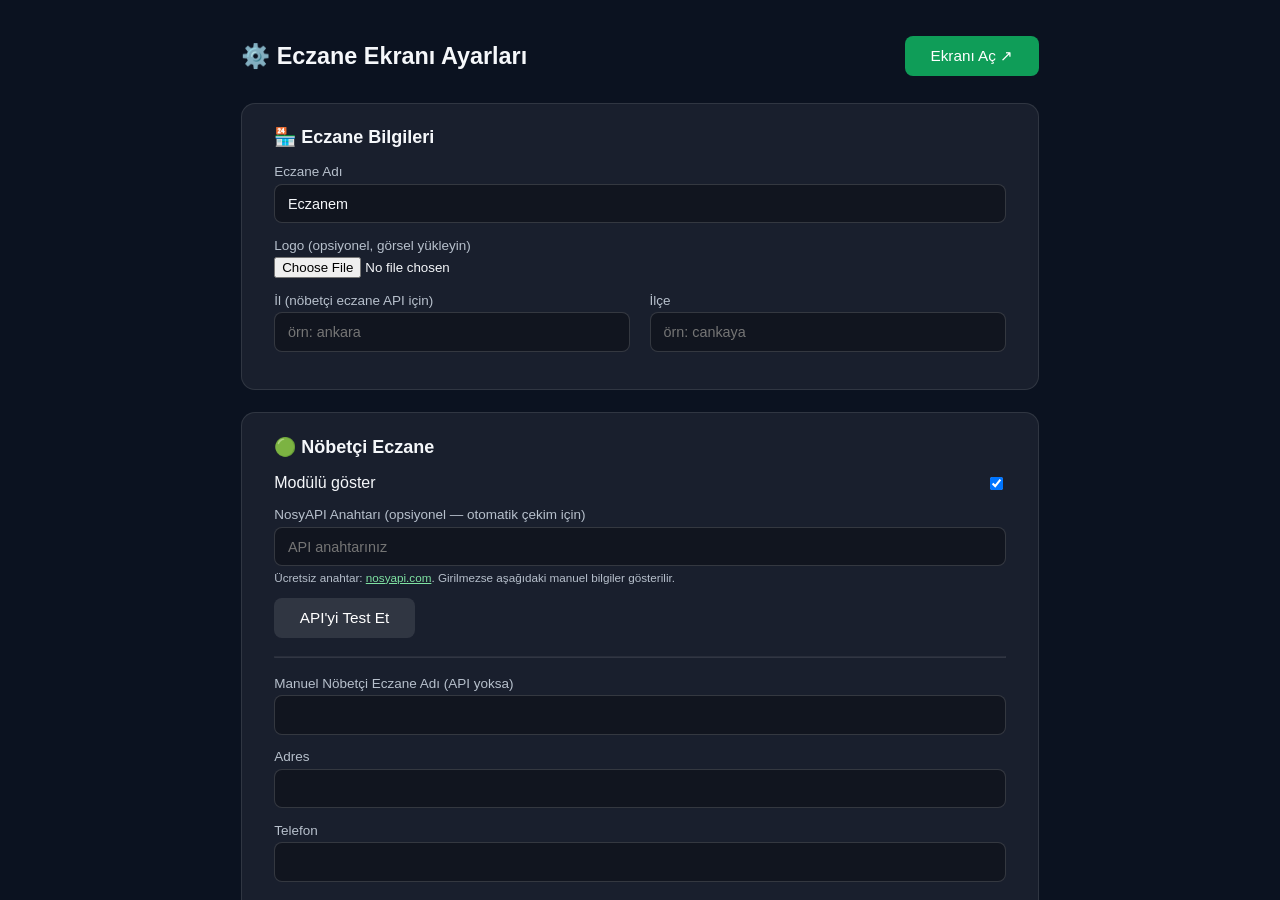
==== admin.html @ 59b2250c "Eczane ekranı: kiosk ekranı ve admin paneli" ====
<!DOCTYPE html>
<html lang="tr">
<head>
<meta charset="UTF-8" />
<meta name="viewport" content="width=device-width, initial-scale=1.0" />
<title>Eczane Ekranı - Ayarlar</title>
<link rel="stylesheet" href="css/style.css" />
</head>
<body>
  <div class="admin-wrap">
    <div class="admin-header">
      <h1>⚙️ Eczane Ekranı Ayarları</h1>
      <a class="btn" href="index.html" target="_blank">Ekranı Aç ↗</a>
    </div>

    <div class="card">
      <h2>🏪 Eczane Bilgileri</h2>
      <div class="field">
        <label>Eczane Adı</label>
        <input type="text" id="pharmacyName" placeholder="Örn: Merkez Eczanesi" />
      </div>
      <div class="field">
        <label>Logo (opsiyonel, görsel yükleyin)</label>
        <input type="file" id="logoFile" accept="image/*" />
      </div>
      <div class="field-row">
        <div class="field">
          <label>İl (nöbetçi eczane API için)</label>
          <input type="text" id="city" placeholder="örn: ankara" />
        </div>
        <div class="field">
          <label>İlçe</label>
          <input type="text" id="district" placeholder="örn: cankaya" />
        </div>
      </div>
    </div>

    <div class="card">
      <h2>🟢 Nöbetçi Eczane</h2>
      <div class="toggle-row">
        <label>Modülü göster</label>
        <input type="checkbox" id="dutyEnabled" />
      </div>
      <div class="field">
        <label>NosyAPI Anahtarı (opsiyonel — otomatik çekim için)</label>
        <input type="password" id="dutyApiKey" placeholder="API anahtarınız" />
        <div class="hint">Ücretsiz anahtar: <a href="https://www.nosyapi.com/api/nobetci-eczane" target="_blank" style="color:#7fe3a3">nosyapi.com</a>. Girilmezse aşağıdaki manuel bilgiler gösterilir.</div>
      </div>
      <button class="btn secondary" id="testDutyBtn" type="button">API'yi Test Et</button>
      <div id="dutyStatus"></div>
      <hr style="border-color:rgba(255,255,255,0.1); margin:2vh 0" />
      <div class="field">
        <label>Manuel Nöbetçi Eczane Adı (API yoksa)</label>
        <input type="text" id="manualName" />
      </div>
      <div class="field">
        <label>Adres</label>
        <input type="text" id="manualAddress" />
      </div>
      <div class="field">
        <label>Telefon</label>
        <input type="text" id="manualPhone" />
      </div>
    </div>

    <div class="card">
      <h2>🌤️ Hava Durumu</h2>
      <div class="toggle-row">
        <label>Modülü göster</label>
        <input type="checkbox" id="weatherEnabled" />
      </div>
      <div class="field">
        <label>Şehir Ara (Open-Meteo, ücretsiz, API key gerekmez)</label>
        <input type="text" id="weatherSearch" placeholder="örn: İstanbul" />
        <button class="btn secondary" id="weatherSearchBtn" type="button" style="margin-top:1vh">Ara ve Seç</button>
      </div>
      <div id="weatherStatus" class="hint"></div>
    </div>

    <div class="card">
      <h2>📢 Kampanya / Ürün Slaytları</h2>
      <div class="field">
        <label>Görsel Yükle</label>
        <input type="file" id="campaignFile" accept="image/*" />
      </div>
      <div class="field-row">
        <div class="field">
          <label>Başlık (opsiyonel)</label>
          <input type="text" id="campaignTitle" placeholder="örn: Kış Vitamin Kampanyası" />
        </div>
        <div class="field">
          <label>Süre (saniye)</label>
          <input type="number" id="campaignDuration" min="3" value="14" />
        </div>
      </div>
      <button class="btn" id="addCampaignBtn" type="button">Slayt Ekle</button>
      <div id="campaignList" style="margin-top:2vh"></div>
    </div>

    <div class="card">
      <h2>💊 Sağlık İpuçları</h2>
      <div class="toggle-row">
        <label>Modülü göster</label>
        <input type="checkbox" id="tipsEnabled" />
      </div>
      <div class="toggle-row">
        <label>Hazır ipucu bankasını kullan (20 kart)</label>
        <input type="checkbox" id="tipsBuiltIn" />
      </div>
      <div class="field">
        <label>Kendi ipucunuzu ekleyin</label>
        <div class="field-row">
          <input type="text" id="customTipInput" placeholder="Kısa sağlık bilgisi yazın..." />
          <button class="btn secondary" id="addTipBtn" type="button" style="flex:0 0 auto">Ekle</button>
        </div>
      </div>
      <div id="tipList"></div>
    </div>

    <div class="card">
      <h2>⏱️ Genel Ayarlar</h2>
      <div class="field">
        <label>Slayt Süresi (saniye)</label>
        <input type="number" id="slideDuration" min="4" />
      </div>
    </div>

    <button class="btn" id="saveBtn" type="button" style="font-size:2vh; padding:1.6vh 3vw">💾 Kaydet</button>
    <span id="saveStatus" style="margin-left:1vw; color:#7fe3a3"></span>
  </div>

  <script src="js/config.js"></script>
  <script src="js/health-tips.js"></script>
  <script src="js/admin.js"></script>
</body>
</html>
---- css/style.css ----
:root {
  --primary: #0f9d58;
  --primary-dark: #0b7a43;
  --accent: #1565c0;
  --bg: #0b1220;
  --card-bg: rgba(255, 255, 255, 0.06);
  --text: #f5f7fa;
  --text-dim: #b7c0cc;
}

* { box-sizing: border-box; }

html, body {
  margin: 0;
  padding: 0;
  height: 100%;
  width: 100%;
  overflow: hidden;
  background: var(--bg);
  color: var(--text);
  font-family: 'Segoe UI', Roboto, Arial, sans-serif;
}

/* ---------- Ekran (display) ---------- */

.screen {
  display: flex;
  flex-direction: column;
  height: 100vh;
  width: 100vw;
  background: radial-gradient(circle at top left, #14243d 0%, #0b1220 60%);
}

.topbar {
  display: flex;
  align-items: center;
  justify-content: space-between;
  padding: 2vh 3vw;
  background: rgba(0, 0, 0, 0.25);
  border-bottom: 2px solid var(--primary);
}

.brand {
  display: flex;
  align-items: center;
  gap: 1.2vw;
}

.brand img {
  height: 6vh;
  max-width: 12vw;
  object-fit: contain;
  border-radius: 8px;
  background: #fff;
  padding: 4px;
}

.brand-name {
  font-size: 2.6vh;
  font-weight: 700;
  letter-spacing: 0.5px;
}

.time-block {
  text-align: right;
}

.clock {
  font-size: 4vh;
  font-weight: 700;
  line-height: 1;
}

.date-label {
  font-size: 1.8vh;
  color: var(--text-dim);
  margin-top: 0.5vh;
}

.stage {
  flex: 1;
  display: flex;
  align-items: center;
  justify-content: center;
  padding: 3vh 4vw;
  opacity: 0;
}

.stage.fade-in {
  animation: fadeIn 0.6s ease forwards;
}

@keyframes fadeIn {
  from { opacity: 0; transform: translateY(12px); }
  to { opacity: 1; transform: translateY(0); }
}

.slide {
  width: 100%;
  height: 100%;
  display: flex;
  flex-direction: column;
  align-items: center;
  justify-content: center;
  text-align: center;
  gap: 2vh;
}

.slide-title {
  font-size: 3.4vh;
  font-weight: 700;
}

.slide-sub {
  font-size: 2vh;
  color: var(--text-dim);
}

.slide-icon {
  font-size: 6vh;
}

/* nöbetçi eczane */
.duty-list {
  display: grid;
  grid-template-columns: repeat(auto-fit, minmax(300px, 1fr));
  gap: 1.5vh 2vw;
  width: 100%;
  max-width: 1100px;
}

.duty-card {
  background: var(--card-bg);
  border: 1px solid rgba(255, 255, 255, 0.12);
  border-radius: 16px;
  padding: 2.2vh 2vw;
  text-align: left;
}

.duty-card.single {
  max-width: 600px;
  margin: 0 auto;
  text-align: center;
}

.duty-name {
  font-size: 2.6vh;
  font-weight: 700;
  color: #7fe3a3;
  margin-bottom: 1vh;
}

.duty-detail {
  font-size: 1.9vh;
  color: var(--text-dim);
  margin-top: 0.4vh;
}

/* hava durumu */
.weather-icon { font-size: 9vh; }
.weather-temp { font-size: 6vh; font-weight: 700; }
.weather-label { font-size: 2.4vh; color: var(--text-dim); }
.weather-city { font-size: 2vh; color: var(--text-dim); }

/* sağlık ipucu */
.healthtip-text {
  font-size: 3vh;
  max-width: 900px;
  line-height: 1.5;
}

/* kampanya */
.campaign-slide {
  width: 100%;
  height: 100%;
  position: relative;
}

.campaign-slide img {
  width: 100%;
  height: 100%;
  object-fit: contain;
  border-radius: 12px;
}

.campaign-title {
  position: absolute;
  bottom: 2vh;
  left: 50%;
  transform: translateX(-50%);
  background: rgba(0, 0, 0, 0.6);
  padding: 1vh 2vw;
  border-radius: 10px;
  font-size: 2.2vh;
}

.settings-fab {
  position: fixed;
  bottom: 2vh;
  right: 2vw;
  width: 5vh;
  height: 5vh;
  min-width: 36px;
  min-height: 36px;
  border-radius: 50%;
  background: rgba(255, 255, 255, 0.08);
  display: flex;
  align-items: center;
  justify-content: center;
  text-decoration: none;
  font-size: 2.4vh;
  color: var(--text-dim);
  opacity: 0.35;
  transition: opacity 0.2s;
}

.settings-fab:hover { opacity: 1; }

/* ---------- Admin ---------- */

.admin-wrap {
  max-width: 900px;
  margin: 0 auto;
  padding: 4vh 4vw 8vh;
  overflow-y: auto;
  height: 100vh;
}

.admin-header {
  display: flex;
  align-items: center;
  justify-content: space-between;
  margin-bottom: 3vh;
}

.admin-header h1 {
  font-size: 2.6vh;
  margin: 0;
}

.btn {
  background: var(--primary);
  color: #fff;
  border: none;
  padding: 1.2vh 2vw;
  border-radius: 8px;
  font-size: 1.7vh;
  cursor: pointer;
  text-decoration: none;
  display: inline-block;
}

.btn:hover { background: var(--primary-dark); }

.btn.secondary {
  background: rgba(255, 255, 255, 0.1);
}

.btn.danger {
  background: #c0392b;
}

.card {
  background: var(--card-bg);
  border: 1px solid rgba(255, 255, 255, 0.1);
  border-radius: 14px;
  padding: 2.5vh 2.5vw;
  margin-bottom: 2.5vh;
}

.card h2 {
  font-size: 2vh;
  margin: 0 0 1.8vh;
  display: flex;
  align-items: center;
  gap: 0.6vw;
}

.field {
  margin-bottom: 1.6vh;
}

.field label {
  display: block;
  font-size: 1.5vh;
  color: var(--text-dim);
  margin-bottom: 0.5vh;
}

.field input[type="text"],
.field input[type="number"],
.field input[type="password"],
.field textarea,
.field select {
  width: 100%;
  padding: 1.2vh 1vw;
  border-radius: 8px;
  border: 1px solid rgba(255, 255, 255, 0.15);
  background: rgba(0, 0, 0, 0.3);
  color: var(--text);
  font-size: 1.6vh;
}

.field-row {
  display: flex;
  gap: 1.5vw;
}

.field-row .field { flex: 1; }

.toggle-row {
  display: flex;
  align-items: center;
  justify-content: space-between;
  margin-bottom: 1.6vh;
}

.hint {
  font-size: 1.3vh;
  color: var(--text-dim);
  margin-top: 0.5vh;
}

.status-msg {
  font-size: 1.4vh;
  margin-top: 1vh;
  padding: 1vh 1vw;
  border-radius: 8px;
}

.status-msg.ok { background: rgba(15, 157, 88, 0.2); color: #7fe3a3; }
.status-msg.err { background: rgba(192, 57, 43, 0.2); color: #ff9b8f; }

.campaign-item, .tip-item {
  display: flex;
  align-items: center;
  gap: 1vw;
  background: rgba(0, 0, 0, 0.25);
  padding: 1vh 1vw;
  border-radius: 10px;
  margin-bottom: 1vh;
}

.campaign-item img {
  width: 8vh;
  height: 8vh;
  object-fit: cover;
  border-radius: 8px;
}

.campaign-item .meta { flex: 1; }
.tip-item { justify-content: space-between; }

.pill {
  background: rgba(255,255,255,0.1);
  border-radius: 999px;
  padding: 0.4vh 1vw;
  font-size: 1.3vh;
}
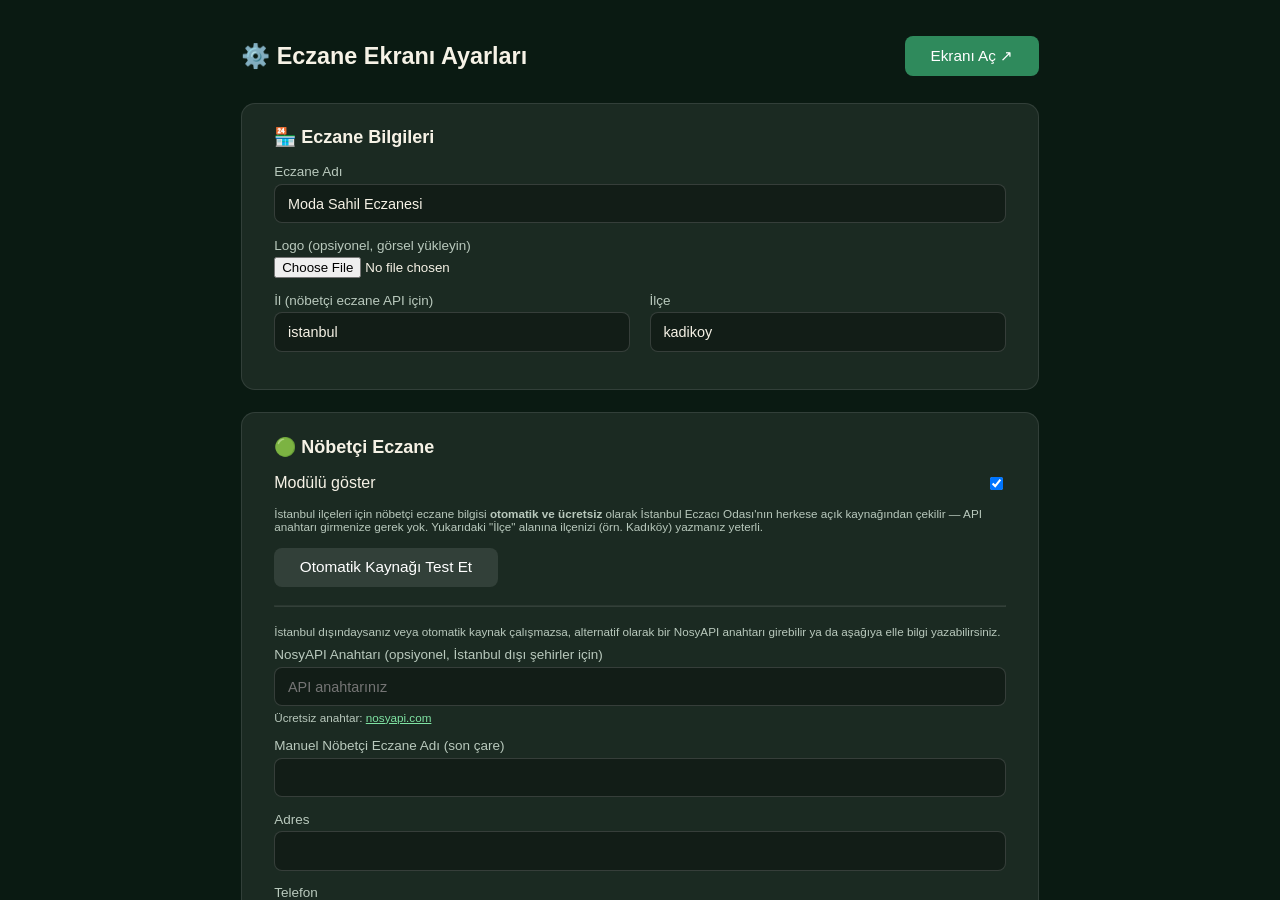
==== commit ffb25e15: "Marka temasi, anahtarsiz nobetci eczane API'si ve kampanya gorselleri ekle" ====
--- a/admin.html
+++ b/admin.html
@@ -41,16 +41,20 @@
         <label>Modülü göster</label>
         <input type="checkbox" id="dutyEnabled" />
       </div>
-      <div class="field">
-        <label>NosyAPI Anahtarı (opsiyonel — otomatik çekim için)</label>
-        <input type="password" id="dutyApiKey" placeholder="API anahtarınız" />
-        <div class="hint">Ücretsiz anahtar: <a href="https://www.nosyapi.com/api/nobetci-eczane" target="_blank" style="color:#7fe3a3">nosyapi.com</a>. Girilmezse aşağıdaki manuel bilgiler gösterilir.</div>
+      <div class="hint" style="margin-bottom:1.6vh">
+        İstanbul ilçeleri için nöbetçi eczane bilgisi <b>otomatik ve ücretsiz</b> olarak İstanbul Eczacı Odası'nın herkese açık kaynağından çekilir — API anahtarı girmenize gerek yok. Yukarıdaki "İlçe" alanına ilçenizi (örn. Kadıköy) yazmanız yeterli.
       </div>
-      <button class="btn secondary" id="testDutyBtn" type="button">API'yi Test Et</button>
+      <button class="btn secondary" id="testDutyBtn" type="button">Otomatik Kaynağı Test Et</button>
       <div id="dutyStatus"></div>
       <hr style="border-color:rgba(255,255,255,0.1); margin:2vh 0" />
+      <div class="hint" style="margin-bottom:1vh">İstanbul dışındaysanız veya otomatik kaynak çalışmazsa, alternatif olarak bir NosyAPI anahtarı girebilir ya da aşağıya elle bilgi yazabilirsiniz.</div>
       <div class="field">
-        <label>Manuel Nöbetçi Eczane Adı (API yoksa)</label>
+        <label>NosyAPI Anahtarı (opsiyonel, İstanbul dışı şehirler için)</label>
+        <input type="password" id="dutyApiKey" placeholder="API anahtarınız" />
+        <div class="hint">Ücretsiz anahtar: <a href="https://www.nosyapi.com/api/nobetci-eczane" target="_blank" style="color:#7fe3a3">nosyapi.com</a></div>
+      </div>
+      <div class="field">
+        <label>Manuel Nöbetçi Eczane Adı (son çare)</label>
         <input type="text" id="manualName" />
       </div>
       <div class="field">
--- a/css/style.css
+++ b/css/style.css
@@ -1,11 +1,15 @@
 :root {
-  --primary: #0f9d58;
-  --primary-dark: #0b7a43;
-  --accent: #1565c0;
-  --bg: #0b1220;
-  --card-bg: rgba(255, 255, 255, 0.06);
-  --text: #f5f7fa;
-  --text-dim: #b7c0cc;
+  --primary: #2f8a5c;      /* Moda Sahil Eczanesi markasının yeşili */
+  --primary-dark: #1f5c3d;
+  --accent: #d4af6a;       /* logo altın tonu */
+  --accent2: #e8cd93;      /* açık altın vurgusu */
+  --bg-a: #0a1a12;
+  --bg-b: #123324;
+  --bg-c: #0c2419;
+  --card-bg: rgba(255, 255, 255, 0.07);
+  --card-border: rgba(212, 175, 106, 0.22);
+  --text: #f6f2e6;
+  --text-dim: #b9c9bd;
 }
 
 * { box-sizing: border-box; }
@@ -16,7 +20,7 @@
   height: 100%;
   width: 100%;
   overflow: hidden;
-  background: var(--bg);
+  background: var(--bg-a);
   color: var(--text);
   font-family: 'Segoe UI', Roboto, Arial, sans-serif;
 }
@@ -24,149 +28,252 @@
 /* ---------- Ekran (display) ---------- */
 
 .screen {
+  position: relative;
   display: flex;
   flex-direction: column;
   height: 100vh;
   width: 100vw;
-  background: radial-gradient(circle at top left, #14243d 0%, #0b1220 60%);
+  background:
+    radial-gradient(circle at 15% 10%, rgba(47, 138, 92, 0.28), transparent 45%),
+    radial-gradient(circle at 85% 90%, rgba(212, 175, 106, 0.16), transparent 50%),
+    linear-gradient(160deg, var(--bg-a), var(--bg-b) 55%, var(--bg-c));
+  background-size: 140% 140%, 140% 140%, 100% 100%;
+  animation: bgDrift 26s ease-in-out infinite alternate;
+}
+
+@keyframes bgDrift {
+  0%   { background-position: 0% 0%, 100% 100%, 0 0; }
+  100% { background-position: 20% 15%, 80% 80%, 0 0; }
 }
 
 .topbar {
   display: flex;
   align-items: center;
   justify-content: space-between;
-  padding: 2vh 3vw;
-  background: rgba(0, 0, 0, 0.25);
-  border-bottom: 2px solid var(--primary);
+  padding: clamp(12px, 2.2vmin, 34px) clamp(16px, 3.5vmin, 44px);
+  background: rgba(4, 16, 28, 0.45);
+  backdrop-filter: blur(6px);
+  border-bottom: 2px solid transparent;
+  border-image: linear-gradient(90deg, var(--primary), var(--accent2), var(--accent)) 1;
+  position: relative;
+  z-index: 2;
 }
 
 .brand {
   display: flex;
   align-items: center;
-  gap: 1.2vw;
+  gap: clamp(8px, 1.6vmin, 20px);
+  min-width: 0;
 }
 
 .brand img {
-  height: 6vh;
-  max-width: 12vw;
+  height: clamp(34px, 6vmin, 72px);
+  max-width: 22vmin;
   object-fit: contain;
-  border-radius: 8px;
+  border-radius: 10px;
   background: #fff;
   padding: 4px;
+  box-shadow: 0 4px 14px rgba(0, 0, 0, 0.35);
 }
 
 .brand-name {
-  font-size: 2.6vh;
+  font-size: clamp(18px, 3.4vmin, 40px);
+  font-weight: 800;
+  letter-spacing: 0.3px;
+  text-shadow: 0 2px 10px rgba(0, 0, 0, 0.4);
+  white-space: nowrap;
+  overflow: hidden;
+  text-overflow: ellipsis;
+}
+
+.time-block {
+  text-align: right;
+  flex-shrink: 0;
+}
+
+.clock {
+  font-size: clamp(24px, 5.4vmin, 64px);
+  font-weight: 800;
+  line-height: 1;
+  background: linear-gradient(90deg, #ffffff, #cfeeff);
+  -webkit-background-clip: text;
+  background-clip: text;
+  color: transparent;
+}
+
+.date-label {
+  font-size: clamp(11px, 2vmin, 22px);
+  color: var(--text-dim);
+  margin-top: 0.6vmin;
+}
+
+.stage {
+  flex: 1;
+  display: flex;
+  align-items: center;
+  justify-content: center;
+  padding: clamp(16px, 4vmin, 48px);
+  opacity: 0;
+  position: relative;
+  z-index: 1;
+  min-height: 0;
+}
+
+.stage.fade-in {
+  animation: fadeIn 0.7s cubic-bezier(0.22, 1, 0.36, 1) forwards;
+}
+
+@keyframes fadeIn {
+  from { opacity: 0; transform: translateY(18px) scale(0.98); }
+  to { opacity: 1; transform: translateY(0) scale(1); }
+}
+
+.progress-track {
+  position: fixed;
+  left: 0;
+  bottom: 0;
+  width: 100%;
+  height: 6px;
+  background: rgba(255, 255, 255, 0.08);
+  z-index: 5;
+}
+
+.progress-fill {
+  height: 100%;
+  width: 0%;
+  background: linear-gradient(90deg, var(--primary), var(--accent2), var(--accent));
+  box-shadow: 0 0 12px rgba(0, 184, 169, 0.7);
+}
+
+.slide {
+  width: 100%;
+  height: 100%;
+  display: flex;
+  flex-direction: column;
+  align-items: center;
+  justify-content: center;
+  text-align: center;
+  gap: clamp(14px, 3.4vh, 44px);
+}
+
+.slide-title {
+  font-size: clamp(22px, 5vh, 48px);
+  font-weight: 800;
+}
+
+.slide-sub {
+  font-size: clamp(14px, 2.6vh, 26px);
+  color: var(--text-dim);
+}
+
+.icon-badge {
+  width: clamp(56px, 11vh, 120px);
+  height: clamp(56px, 11vh, 120px);
+  border-radius: 50%;
+  display: flex;
+  align-items: center;
+  justify-content: center;
+  font-size: clamp(28px, 5.6vh, 60px);
+  background: radial-gradient(circle at 35% 30%, rgba(255,255,255,0.18), rgba(255,255,255,0.02));
+  border: 1px solid var(--card-border);
+  box-shadow: 0 8px 24px rgba(0, 0, 0, 0.35);
+}
+
+.icon-badge.teal { box-shadow: 0 0 30px rgba(47, 138, 92, 0.5), 0 8px 24px rgba(0,0,0,0.35); }
+.icon-badge.sky { box-shadow: 0 0 30px rgba(102, 187, 255, 0.4), 0 8px 24px rgba(0,0,0,0.35); }
+.icon-badge.coral { box-shadow: 0 0 30px rgba(212, 175, 106, 0.5), 0 8px 24px rgba(0,0,0,0.35); }
+
+/* nöbetçi eczane */
+.duty-badge {
+  display: inline-flex;
+  align-items: center;
+  gap: 0.6vmin;
+  font-size: clamp(12px, 2vmin, 20px);
+  color: #8ff0c9;
+  background: rgba(0, 184, 169, 0.15);
+  border: 1px solid rgba(0, 184, 169, 0.4);
+  padding: 0.6vmin 1.6vmin;
+  border-radius: 999px;
   font-weight: 700;
   letter-spacing: 0.5px;
 }
 
-.time-block {
-  text-align: right;
-}
-
-.clock {
-  font-size: 4vh;
-  font-weight: 700;
-  line-height: 1;
-}
-
-.date-label {
-  font-size: 1.8vh;
-  color: var(--text-dim);
-  margin-top: 0.5vh;
-}
-
-.stage {
-  flex: 1;
-  display: flex;
-  align-items: center;
-  justify-content: center;
-  padding: 3vh 4vw;
-  opacity: 0;
-}
-
-.stage.fade-in {
-  animation: fadeIn 0.6s ease forwards;
-}
-
-@keyframes fadeIn {
-  from { opacity: 0; transform: translateY(12px); }
-  to { opacity: 1; transform: translateY(0); }
-}
-
-.slide {
-  width: 100%;
-  height: 100%;
-  display: flex;
-  flex-direction: column;
-  align-items: center;
-  justify-content: center;
-  text-align: center;
-  gap: 2vh;
-}
-
-.slide-title {
-  font-size: 3.4vh;
-  font-weight: 700;
-}
-
-.slide-sub {
-  font-size: 2vh;
-  color: var(--text-dim);
-}
-
-.slide-icon {
-  font-size: 6vh;
-}
-
-/* nöbetçi eczane */
+.pulse-dot {
+  width: 9px;
+  height: 9px;
+  border-radius: 50%;
+  background: #35e29a;
+  box-shadow: 0 0 0 rgba(53, 226, 154, 0.6);
+  animation: pulse 1.8s infinite;
+}
+
+@keyframes pulse {
+  0%   { box-shadow: 0 0 0 0 rgba(53, 226, 154, 0.6); }
+  70%  { box-shadow: 0 0 0 10px rgba(53, 226, 154, 0); }
+  100% { box-shadow: 0 0 0 0 rgba(53, 226, 154, 0); }
+}
+
 .duty-list {
   display: grid;
-  grid-template-columns: repeat(auto-fit, minmax(300px, 1fr));
-  gap: 1.5vh 2vw;
+  grid-template-columns: repeat(auto-fit, minmax(min(90vw, 320px), 1fr));
+  gap: 1.8vmin 2.2vmin;
   width: 100%;
   max-width: 1100px;
 }
 
 .duty-card {
   background: var(--card-bg);
-  border: 1px solid rgba(255, 255, 255, 0.12);
-  border-radius: 16px;
-  padding: 2.2vh 2vw;
+  border: 1px solid var(--card-border);
+  border-left: 4px solid var(--primary);
+  border-radius: 18px;
+  padding: 2.4vmin 2.4vmin;
   text-align: left;
+  backdrop-filter: blur(4px);
+  box-shadow: 0 10px 30px rgba(0, 0, 0, 0.25);
 }
 
 .duty-card.single {
-  max-width: 600px;
+  max-width: 640px;
   margin: 0 auto;
   text-align: center;
+  border-left: none;
+  border-top: 4px solid var(--primary);
 }
 
 .duty-name {
-  font-size: 2.6vh;
-  font-weight: 700;
-  color: #7fe3a3;
+  font-size: clamp(19px, 4vh, 34px);
+  font-weight: 800;
+  color: #8ff0c9;
   margin-bottom: 1vh;
 }
 
 .duty-detail {
-  font-size: 1.9vh;
-  color: var(--text-dim);
-  margin-top: 0.4vh;
+  font-size: clamp(14px, 2.6vh, 23px);
+  color: var(--text-dim);
+  margin-top: 0.6vh;
 }
 
 /* hava durumu */
-.weather-icon { font-size: 9vh; }
-.weather-temp { font-size: 6vh; font-weight: 700; }
-.weather-label { font-size: 2.4vh; color: var(--text-dim); }
-.weather-city { font-size: 2vh; color: var(--text-dim); }
+.weather-temp {
+  font-size: clamp(56px, 15vh, 150px);
+  font-weight: 800;
+  background: linear-gradient(90deg, #ffffff, #bfe9ff);
+  -webkit-background-clip: text;
+  background-clip: text;
+  color: transparent;
+  line-height: 1;
+}
+.weather-label { font-size: clamp(17px, 3.4vh, 32px); color: var(--text-dim); }
+.weather-city { font-size: clamp(13px, 2.4vh, 21px); color: var(--text-dim); opacity: 0.8; }
 
 /* sağlık ipucu */
 .healthtip-text {
-  font-size: 3vh;
-  max-width: 900px;
+  font-size: clamp(20px, 4.6vh, 42px);
+  max-width: min(92vw, 900px);
   line-height: 1.5;
+  font-weight: 600;
+  position: relative;
+  padding: 0 1vmin;
 }
 
 /* kampanya */
@@ -174,47 +281,69 @@
   width: 100%;
   height: 100%;
   position: relative;
+  border-radius: 20px;
+  overflow: hidden;
+  box-shadow: 0 20px 60px rgba(0, 0, 0, 0.45);
+}
+
+.campaign-backdrop {
+  position: absolute;
+  inset: -6%;
+  background-size: cover;
+  background-position: center;
+  filter: blur(28px) brightness(0.55) saturate(1.2);
+  transform: scale(1.1);
 }
 
 .campaign-slide img {
+  position: relative;
   width: 100%;
   height: 100%;
   object-fit: contain;
-  border-radius: 12px;
+  animation: kenBurns 18s ease-in-out infinite alternate;
+}
+
+@keyframes kenBurns {
+  from { transform: scale(1); }
+  to   { transform: scale(1.06); }
 }
 
 .campaign-title {
   position: absolute;
-  bottom: 2vh;
+  bottom: clamp(10px, 3vmin, 28px);
   left: 50%;
   transform: translateX(-50%);
-  background: rgba(0, 0, 0, 0.6);
-  padding: 1vh 2vw;
-  border-radius: 10px;
-  font-size: 2.2vh;
+  background: rgba(4, 16, 28, 0.72);
+  border: 1px solid var(--card-border);
+  padding: 1vmin 2.6vmin;
+  border-radius: 999px;
+  font-size: clamp(13px, 2.2vmin, 24px);
+  font-weight: 700;
+  backdrop-filter: blur(4px);
 }
 
 .settings-fab {
   position: fixed;
-  bottom: 2vh;
-  right: 2vw;
-  width: 5vh;
-  height: 5vh;
-  min-width: 36px;
-  min-height: 36px;
+  bottom: 1.6vmin;
+  right: 1.6vmin;
+  width: clamp(30px, 4.5vmin, 44px);
+  height: clamp(30px, 4.5vmin, 44px);
   border-radius: 50%;
   background: rgba(255, 255, 255, 0.08);
   display: flex;
   align-items: center;
   justify-content: center;
   text-decoration: none;
-  font-size: 2.4vh;
-  color: var(--text-dim);
-  opacity: 0.35;
+  font-size: clamp(14px, 2.2vmin, 22px);
+  color: var(--text-dim);
+  opacity: 0.3;
   transition: opacity 0.2s;
+  z-index: 6;
 }
 
 .settings-fab:hover { opacity: 1; }
+
+.empty-slide .slide-title { font-size: clamp(20px, 3.6vmin, 40px); }
 
 /* ---------- Admin ---------- */
 
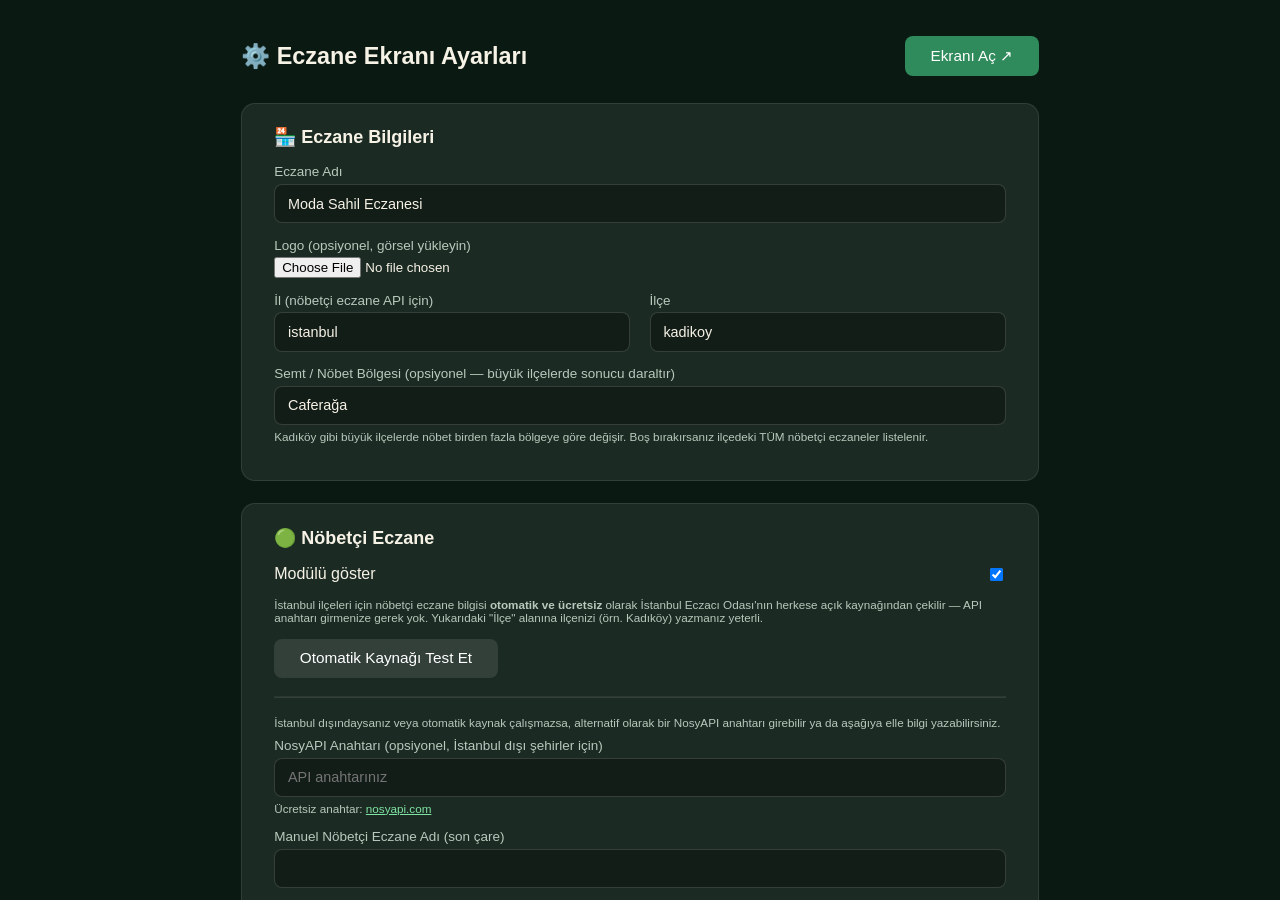
==== commit db124c80: "Nobetci bolgesini Kadikoy/Merkez'e darat, gercek logo icin marka slayti, telefon uyumlu admin panel" ====
--- a/admin.html
+++ b/admin.html
@@ -32,6 +32,11 @@
           <label>İlçe</label>
           <input type="text" id="district" placeholder="örn: cankaya" />
         </div>
+      </div>
+      <div class="field">
+        <label>Semt / Nöbet Bölgesi (opsiyonel — büyük ilçelerde sonucu daraltır)</label>
+        <input type="text" id="semt" placeholder="örn: Caferağa" />
+        <div class="hint">Kadıköy gibi büyük ilçelerde nöbet birden fazla bölgeye göre değişir. Boş bırakırsanız ilçedeki TÜM nöbetçi eczaneler listelenir.</div>
       </div>
     </div>
 
--- a/css/style.css
+++ b/css/style.css
@@ -253,6 +253,13 @@
   margin-top: 0.6vh;
 }
 
+.duty-pager {
+  font-size: clamp(12px, 1.8vh, 18px);
+  color: var(--text-dim);
+  letter-spacing: 2px;
+  opacity: 0.7;
+}
+
 /* hava durumu */
 .weather-temp {
   font-size: clamp(56px, 15vh, 150px);
@@ -345,6 +352,13 @@
 
 .empty-slide .slide-title { font-size: clamp(20px, 3.6vmin, 40px); }
 
+.brand-logo-large {
+  max-width: min(72vw, 560px);
+  max-height: 55vh;
+  object-fit: contain;
+  filter: drop-shadow(0 12px 40px rgba(0, 0, 0, 0.45));
+}
+
 /* ---------- Admin ---------- */
 
 .admin-wrap {
@@ -486,3 +500,64 @@
   padding: 0.4vh 1vw;
   font-size: 1.3vh;
 }
+
+/* ---------- Admin: telefon / dar ekran ---------- */
+@media (max-width: 640px) {
+  .admin-wrap {
+    padding: 20px 16px 60px;
+    height: auto;
+    min-height: 100vh;
+  }
+
+  .admin-header {
+    flex-wrap: wrap;
+    gap: 12px;
+    margin-bottom: 20px;
+  }
+
+  .admin-header h1 { font-size: 20px; }
+
+  .card { padding: 18px 16px; margin-bottom: 16px; border-radius: 12px; }
+  .card h2 { font-size: 17px; margin-bottom: 14px; }
+
+  .field { margin-bottom: 14px; }
+  .field label { font-size: 13px; margin-bottom: 6px; }
+
+  .field input[type="text"],
+  .field input[type="number"],
+  .field input[type="password"],
+  .field textarea,
+  .field select {
+    font-size: 16px; /* iOS'ta otomatik yakınlaştırmayı engeller */
+    padding: 12px 12px;
+  }
+
+  .field-row {
+    flex-direction: column;
+    gap: 0;
+  }
+
+  .toggle-row {
+    padding: 4px 0;
+  }
+  .toggle-row label { font-size: 15px; }
+  .toggle-row input[type="checkbox"] {
+    width: 22px;
+    height: 22px;
+  }
+
+  .btn {
+    font-size: 15px;
+    padding: 12px 18px;
+    min-height: 44px;
+  }
+
+  .hint { font-size: 12.5px; line-height: 1.5; }
+  .status-msg { font-size: 13px; }
+
+  .campaign-item, .tip-item {
+    flex-wrap: wrap;
+    gap: 8px;
+  }
+  .campaign-item img { width: 56px; height: 56px; }
+}
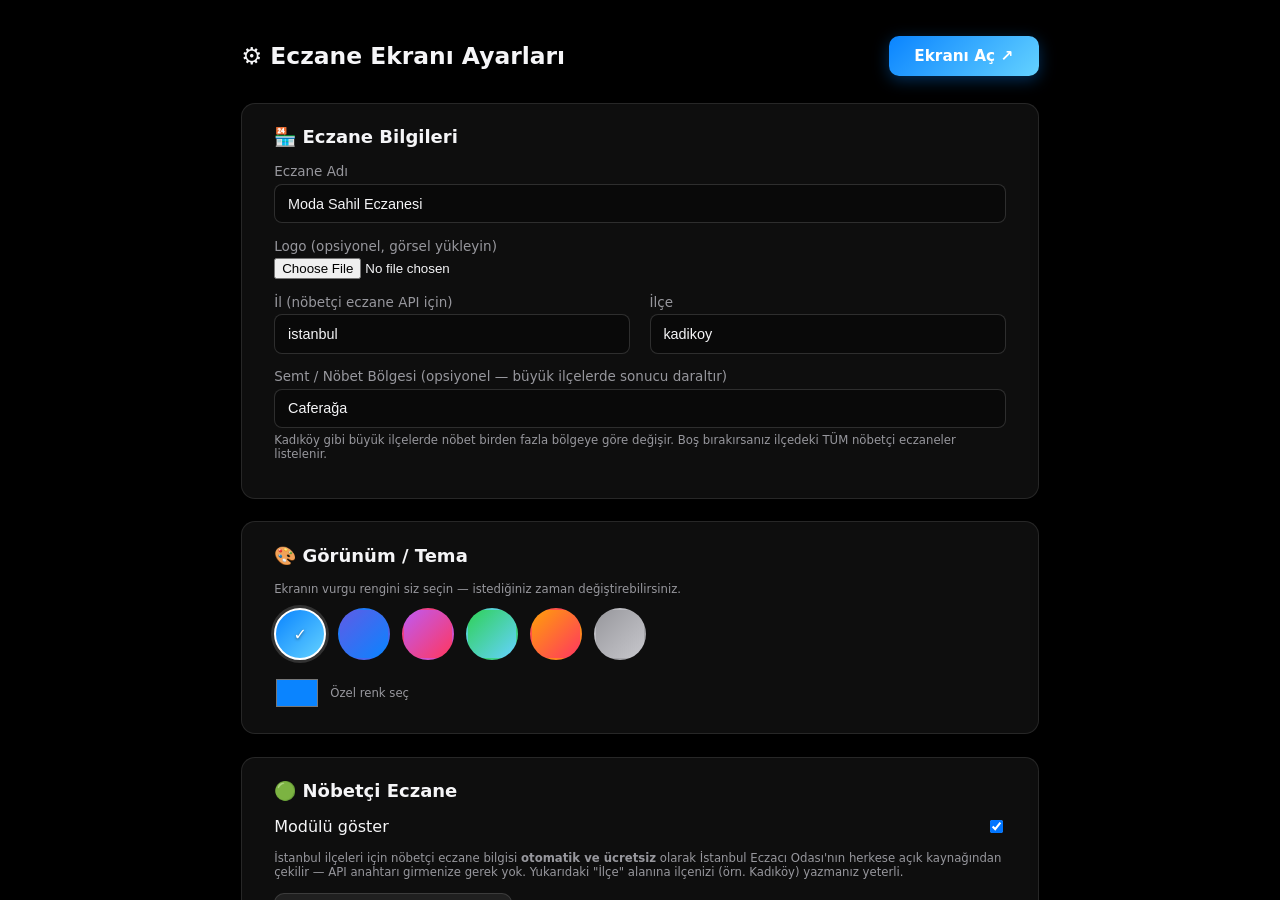
==== commit 3954f510: "macOS tarzi cam efekti tasarim, secilebilir tema renkleri, hareketli hava durumu ikonu" ====
--- a/admin.html
+++ b/admin.html
@@ -37,6 +37,16 @@
         <label>Semt / Nöbet Bölgesi (opsiyonel — büyük ilçelerde sonucu daraltır)</label>
         <input type="text" id="semt" placeholder="örn: Caferağa" />
         <div class="hint">Kadıköy gibi büyük ilçelerde nöbet birden fazla bölgeye göre değişir. Boş bırakırsanız ilçedeki TÜM nöbetçi eczaneler listelenir.</div>
+      </div>
+    </div>
+
+    <div class="card">
+      <h2>🎨 Görünüm / Tema</h2>
+      <div class="hint" style="margin-bottom:1.4vh">Ekranın vurgu rengini siz seçin — istediğiniz zaman değiştirebilirsiniz.</div>
+      <div class="theme-row" id="themeRow"></div>
+      <div class="theme-custom-row">
+        <input type="color" id="customAccent" value="#0A84FF" />
+        <span class="hint" style="margin:0">Özel renk seç</span>
       </div>
     </div>
 
@@ -139,6 +149,7 @@
   </div>
 
   <script src="js/config.js"></script>
+  <script src="js/themes.js"></script>
   <script src="js/health-tips.js"></script>
   <script src="js/admin.js"></script>
 </body>
--- a/css/style.css
+++ b/css/style.css
@@ -1,15 +1,16 @@
 :root {
-  --primary: #2f8a5c;      /* Moda Sahil Eczanesi markasının yeşili */
-  --primary-dark: #1f5c3d;
-  --accent: #d4af6a;       /* logo altın tonu */
-  --accent2: #e8cd93;      /* açık altın vurgusu */
-  --bg-a: #0a1a12;
-  --bg-b: #123324;
-  --bg-c: #0c2419;
-  --card-bg: rgba(255, 255, 255, 0.07);
-  --card-border: rgba(212, 175, 106, 0.22);
-  --text: #f6f2e6;
-  --text-dim: #b9c9bd;
+  --accent: #0A84FF;         /* admin panelinden tema ile değiştirilir */
+  --accent2: #64D2FF;
+  --accent-rgb: 10, 132, 255;
+  --accent2-rgb: 100, 210, 255;
+  --bg-0: #000000;
+  --bg-1: #0b0b0d;
+  --bg-2: #141416;
+  --card-bg: rgba(255, 255, 255, 0.055);
+  --card-border: rgba(255, 255, 255, 0.12);
+  --text: #f5f5f7;
+  --text-dim: rgba(235, 235, 245, 0.62);
+  --glass-blur: blur(26px) saturate(180%);
 }
 
 * { box-sizing: border-box; }
@@ -20,9 +21,10 @@
   height: 100%;
   width: 100%;
   overflow: hidden;
-  background: var(--bg-a);
+  background: var(--bg-0);
   color: var(--text);
-  font-family: 'Segoe UI', Roboto, Arial, sans-serif;
+  font-family: -apple-system, BlinkMacSystemFont, 'SF Pro Display', 'Segoe UI', Roboto, system-ui, sans-serif;
+  -webkit-font-smoothing: antialiased;
 }
 
 /* ---------- Ekran (display) ---------- */
@@ -33,17 +35,50 @@
   flex-direction: column;
   height: 100vh;
   width: 100vw;
-  background:
-    radial-gradient(circle at 15% 10%, rgba(47, 138, 92, 0.28), transparent 45%),
-    radial-gradient(circle at 85% 90%, rgba(212, 175, 106, 0.16), transparent 50%),
-    linear-gradient(160deg, var(--bg-a), var(--bg-b) 55%, var(--bg-c));
-  background-size: 140% 140%, 140% 140%, 100% 100%;
-  animation: bgDrift 26s ease-in-out infinite alternate;
-}
-
-@keyframes bgDrift {
-  0%   { background-position: 0% 0%, 100% 100%, 0 0; }
-  100% { background-position: 20% 15%, 80% 80%, 0 0; }
+  background: var(--bg-1);
+  overflow: hidden;
+}
+
+.aurora {
+  position: absolute;
+  inset: 0;
+  z-index: 0;
+  overflow: hidden;
+  pointer-events: none;
+}
+
+.aurora span {
+  position: absolute;
+  width: 60vmax;
+  height: 60vmax;
+  border-radius: 50%;
+  filter: blur(90px);
+  opacity: 0.28;
+  will-change: transform;
+}
+
+.aurora span:nth-child(1) {
+  background: radial-gradient(circle, var(--accent), transparent 70%);
+  top: -20%;
+  left: -15%;
+  animation: auroraDrift1 22s ease-in-out infinite alternate;
+}
+
+.aurora span:nth-child(2) {
+  background: radial-gradient(circle, var(--accent2), transparent 70%);
+  bottom: -25%;
+  right: -15%;
+  animation: auroraDrift2 26s ease-in-out infinite alternate;
+}
+
+@keyframes auroraDrift1 {
+  0%   { transform: translate(0, 0) scale(1); }
+  100% { transform: translate(8vw, 6vh) scale(1.15); }
+}
+
+@keyframes auroraDrift2 {
+  0%   { transform: translate(0, 0) scale(1); }
+  100% { transform: translate(-6vw, -8vh) scale(1.1); }
 }
 
 .topbar {
@@ -51,12 +86,12 @@
   align-items: center;
   justify-content: space-between;
   padding: clamp(12px, 2.2vmin, 34px) clamp(16px, 3.5vmin, 44px);
-  background: rgba(4, 16, 28, 0.45);
-  backdrop-filter: blur(6px);
-  border-bottom: 2px solid transparent;
-  border-image: linear-gradient(90deg, var(--primary), var(--accent2), var(--accent)) 1;
-  position: relative;
-  z-index: 2;
+  background: rgba(22, 22, 24, 0.5);
+  backdrop-filter: var(--glass-blur);
+  -webkit-backdrop-filter: var(--glass-blur);
+  border-bottom: 1px solid rgba(255, 255, 255, 0.08);
+  position: relative;
+  z-index: 3;
 }
 
 .brand {
@@ -128,21 +163,39 @@
   to { opacity: 1; transform: translateY(0) scale(1); }
 }
 
-.progress-track {
+.dots-row {
   position: fixed;
-  left: 0;
-  bottom: 0;
-  width: 100%;
-  height: 6px;
-  background: rgba(255, 255, 255, 0.08);
+  left: 50%;
+  bottom: clamp(14px, 2.4vh, 28px);
+  transform: translateX(-50%);
+  display: flex;
+  align-items: center;
+  gap: 7px;
   z-index: 5;
 }
 
-.progress-fill {
-  height: 100%;
+.dot {
+  position: relative;
+  width: 7px;
+  height: 7px;
+  border-radius: 4px;
+  background: rgba(255, 255, 255, 0.22);
+  overflow: hidden;
+  transition: width 0.35s ease, background 0.35s ease;
+}
+
+.dot.active {
+  width: 30px;
+  background: rgba(255, 255, 255, 0.22);
+}
+
+.dot-fill {
+  position: absolute;
+  inset: 0;
   width: 0%;
-  background: linear-gradient(90deg, var(--primary), var(--accent2), var(--accent));
-  box-shadow: 0 0 12px rgba(0, 184, 169, 0.7);
+  border-radius: 4px;
+  background: linear-gradient(90deg, var(--accent), var(--accent2));
+  box-shadow: 0 0 8px rgba(var(--accent-rgb), 0.7);
 }
 
 .slide {
@@ -166,7 +219,33 @@
   color: var(--text-dim);
 }
 
+.icon-wrap {
+  position: relative;
+  display: inline-flex;
+  align-items: center;
+  justify-content: center;
+}
+
+.icon-wrap::before {
+  content: '';
+  position: absolute;
+  inset: -22%;
+  border-radius: 50%;
+  background: conic-gradient(from 0deg,
+    rgba(var(--accent-rgb), 0.55), transparent 30%,
+    rgba(var(--accent2-rgb), 0.45), transparent 70%,
+    rgba(var(--accent-rgb), 0.55));
+  filter: blur(20px);
+  opacity: 0.8;
+  animation: spinGlow 9s linear infinite;
+}
+
+@keyframes spinGlow {
+  to { transform: rotate(360deg); }
+}
+
 .icon-badge {
+  position: relative;
   width: clamp(56px, 11vh, 120px);
   height: clamp(56px, 11vh, 120px);
   border-radius: 50%;
@@ -174,14 +253,18 @@
   align-items: center;
   justify-content: center;
   font-size: clamp(28px, 5.6vh, 60px);
-  background: radial-gradient(circle at 35% 30%, rgba(255,255,255,0.18), rgba(255,255,255,0.02));
-  border: 1px solid var(--card-border);
-  box-shadow: 0 8px 24px rgba(0, 0, 0, 0.35);
-}
-
-.icon-badge.teal { box-shadow: 0 0 30px rgba(47, 138, 92, 0.5), 0 8px 24px rgba(0,0,0,0.35); }
-.icon-badge.sky { box-shadow: 0 0 30px rgba(102, 187, 255, 0.4), 0 8px 24px rgba(0,0,0,0.35); }
-.icon-badge.coral { box-shadow: 0 0 30px rgba(212, 175, 106, 0.5), 0 8px 24px rgba(0,0,0,0.35); }
+  background: linear-gradient(155deg, rgba(255,255,255,0.14), rgba(255,255,255,0.03));
+  backdrop-filter: var(--glass-blur);
+  -webkit-backdrop-filter: var(--glass-blur);
+  border: 1px solid rgba(255, 255, 255, 0.18);
+  box-shadow: 0 8px 28px rgba(0, 0, 0, 0.4), inset 0 1px 0 rgba(255,255,255,0.15);
+  animation: iconFloat 4.5s ease-in-out infinite;
+}
+
+@keyframes iconFloat {
+  0%, 100% { transform: translateY(0); }
+  50% { transform: translateY(-8px); }
+}
 
 /* nöbetçi eczane */
 .duty-badge {
@@ -189,28 +272,30 @@
   align-items: center;
   gap: 0.6vmin;
   font-size: clamp(12px, 2vmin, 20px);
-  color: #8ff0c9;
-  background: rgba(0, 184, 169, 0.15);
-  border: 1px solid rgba(0, 184, 169, 0.4);
+  color: var(--text);
+  background: rgba(var(--accent-rgb), 0.16);
+  border: 1px solid rgba(var(--accent-rgb), 0.4);
   padding: 0.6vmin 1.6vmin;
   border-radius: 999px;
   font-weight: 700;
   letter-spacing: 0.5px;
+  backdrop-filter: var(--glass-blur);
+  -webkit-backdrop-filter: var(--glass-blur);
 }
 
 .pulse-dot {
   width: 9px;
   height: 9px;
   border-radius: 50%;
-  background: #35e29a;
-  box-shadow: 0 0 0 rgba(53, 226, 154, 0.6);
+  background: var(--accent);
+  box-shadow: 0 0 0 rgba(var(--accent-rgb), 0.6);
   animation: pulse 1.8s infinite;
 }
 
 @keyframes pulse {
-  0%   { box-shadow: 0 0 0 0 rgba(53, 226, 154, 0.6); }
-  70%  { box-shadow: 0 0 0 10px rgba(53, 226, 154, 0); }
-  100% { box-shadow: 0 0 0 0 rgba(53, 226, 154, 0); }
+  0%   { box-shadow: 0 0 0 0 rgba(var(--accent-rgb), 0.6); }
+  70%  { box-shadow: 0 0 0 10px rgba(var(--accent-rgb), 0); }
+  100% { box-shadow: 0 0 0 0 rgba(var(--accent-rgb), 0); }
 }
 
 .duty-list {
@@ -224,26 +309,24 @@
 .duty-card {
   background: var(--card-bg);
   border: 1px solid var(--card-border);
-  border-left: 4px solid var(--primary);
-  border-radius: 18px;
+  border-radius: 20px;
   padding: 2.4vmin 2.4vmin;
   text-align: left;
-  backdrop-filter: blur(4px);
-  box-shadow: 0 10px 30px rgba(0, 0, 0, 0.25);
+  backdrop-filter: var(--glass-blur);
+  -webkit-backdrop-filter: var(--glass-blur);
+  box-shadow: 0 10px 30px rgba(0, 0, 0, 0.3), inset 0 1px 0 rgba(255,255,255,0.06);
 }
 
 .duty-card.single {
   max-width: 640px;
   margin: 0 auto;
   text-align: center;
-  border-left: none;
-  border-top: 4px solid var(--primary);
 }
 
 .duty-name {
   font-size: clamp(19px, 4vh, 34px);
-  font-weight: 800;
-  color: #8ff0c9;
+  font-weight: 700;
+  color: var(--text);
   margin-bottom: 1vh;
 }
 
@@ -264,12 +347,21 @@
 .weather-temp {
   font-size: clamp(56px, 15vh, 150px);
   font-weight: 800;
-  background: linear-gradient(90deg, #ffffff, #bfe9ff);
+  line-height: 1;
+  background: linear-gradient(100deg, #ffffff 30%, rgba(var(--accent2-rgb), 0.9) 45%, #ffffff 60%);
+  background-size: 260% 100%;
   -webkit-background-clip: text;
   background-clip: text;
   color: transparent;
-  line-height: 1;
-}
+  animation: shine 6s ease-in-out infinite;
+}
+
+@keyframes shine {
+  0%   { background-position: 200% 0; }
+  50%  { background-position: -60% 0; }
+  100% { background-position: -60% 0; }
+}
+
 .weather-label { font-size: clamp(17px, 3.4vh, 32px); color: var(--text-dim); }
 .weather-city { font-size: clamp(13px, 2.4vh, 21px); color: var(--text-dim); opacity: 0.8; }
 
@@ -382,21 +474,27 @@
 }
 
 .btn {
-  background: var(--primary);
+  background: linear-gradient(135deg, var(--accent), var(--accent2));
   color: #fff;
   border: none;
   padding: 1.2vh 2vw;
-  border-radius: 8px;
+  border-radius: 10px;
   font-size: 1.7vh;
   cursor: pointer;
   text-decoration: none;
   display: inline-block;
-}
-
-.btn:hover { background: var(--primary-dark); }
+  font-weight: 600;
+  box-shadow: 0 4px 16px rgba(var(--accent-rgb), 0.35);
+  transition: filter 0.15s, transform 0.15s;
+}
+
+.btn:hover { filter: brightness(1.08); }
+.btn:active { transform: scale(0.97); }
 
 .btn.secondary {
-  background: rgba(255, 255, 255, 0.1);
+  background: rgba(255, 255, 255, 0.08);
+  box-shadow: none;
+  border: 1px solid rgba(255,255,255,0.12);
 }
 
 .btn.danger {
@@ -501,6 +599,60 @@
   font-size: 1.3vh;
 }
 
+/* tema seçici */
+.theme-row {
+  display: flex;
+  flex-wrap: wrap;
+  gap: 12px;
+  margin-bottom: 1.6vh;
+}
+
+.theme-swatch {
+  width: 52px;
+  height: 52px;
+  border-radius: 50%;
+  border: 2px solid transparent;
+  cursor: pointer;
+  position: relative;
+  flex-shrink: 0;
+  transition: transform 0.15s, border-color 0.15s;
+}
+
+.theme-swatch:hover { transform: scale(1.08); }
+
+.theme-swatch.selected {
+  border-color: #fff;
+  box-shadow: 0 0 0 3px rgba(255,255,255,0.15);
+}
+
+.theme-swatch.selected::after {
+  content: '✓';
+  position: absolute;
+  inset: 0;
+  display: flex;
+  align-items: center;
+  justify-content: center;
+  color: #fff;
+  font-weight: 800;
+  text-shadow: 0 1px 3px rgba(0,0,0,0.5);
+}
+
+.theme-custom-row {
+  display: flex;
+  align-items: center;
+  gap: 10px;
+}
+
+.theme-custom-row input[type="color"] {
+  width: 46px;
+  height: 36px;
+  border: none;
+  border-radius: 8px;
+  background: none;
+  padding: 0;
+  cursor: pointer;
+}
+
 /* ---------- Admin: telefon / dar ekran ---------- */
 @media (max-width: 640px) {
   .admin-wrap {
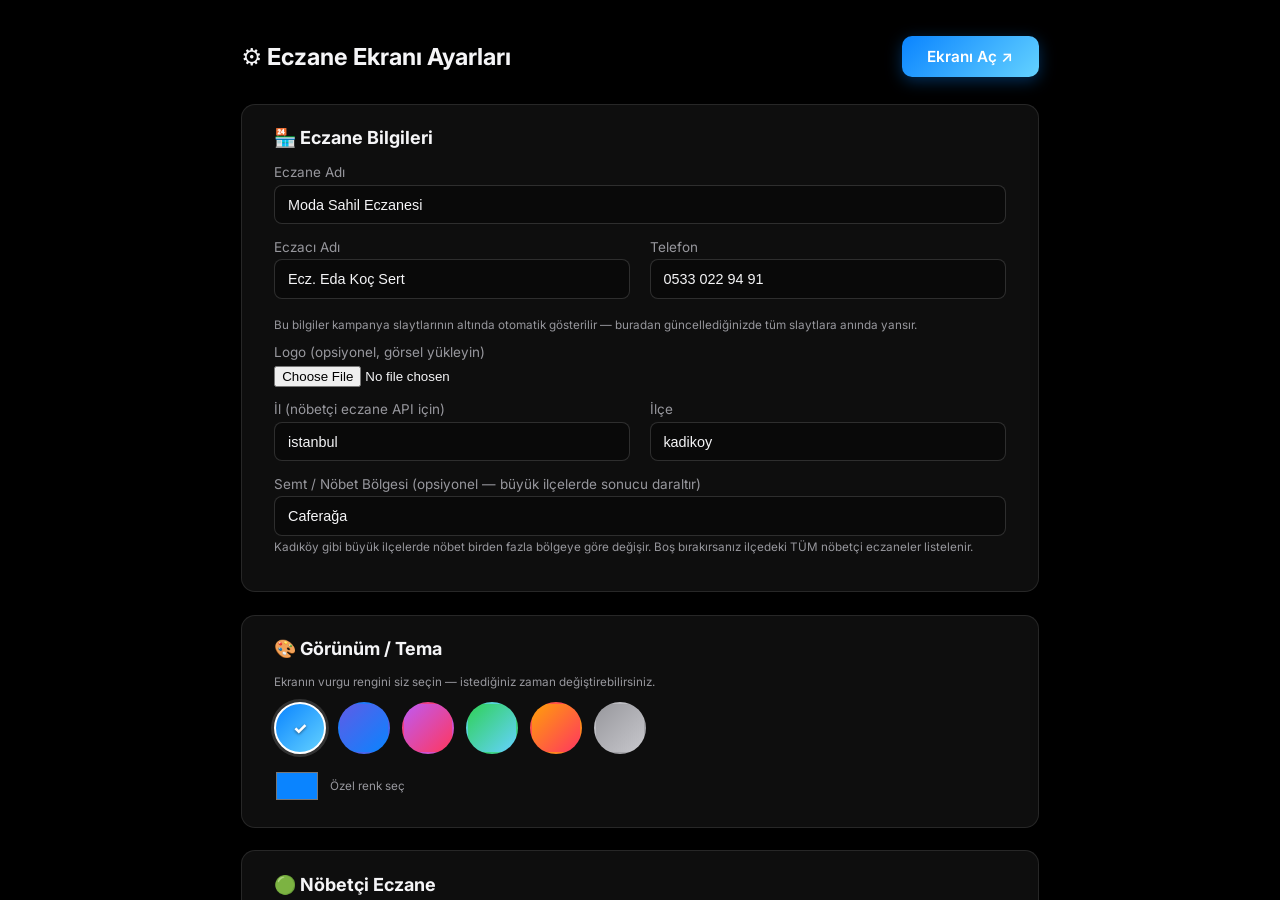
==== commit cabdc6fc: "Animasyonlu hava durumu (kosula gore ikon + 5 gunluk tahmin), dinamik illustrasyonlu kampanya slaytl" ====
--- a/admin.html
+++ b/admin.html
@@ -4,6 +4,9 @@
 <meta charset="UTF-8" />
 <meta name="viewport" content="width=device-width, initial-scale=1.0" />
 <title>Eczane Ekranı - Ayarlar</title>
+<link rel="preconnect" href="https://fonts.googleapis.com" />
+<link rel="preconnect" href="https://fonts.gstatic.com" crossorigin />
+<link href="https://fonts.googleapis.com/css2?family=Inter:wght@400;500;600;700;800&display=swap" rel="stylesheet" />
 <link rel="stylesheet" href="css/style.css" />
 </head>
 <body>
@@ -19,6 +22,17 @@
         <label>Eczane Adı</label>
         <input type="text" id="pharmacyName" placeholder="Örn: Merkez Eczanesi" />
       </div>
+      <div class="field-row">
+        <div class="field">
+          <label>Eczacı Adı</label>
+          <input type="text" id="pharmacistName" placeholder="örn: Ecz. Adınız Soyadınız" />
+        </div>
+        <div class="field">
+          <label>Telefon</label>
+          <input type="text" id="pharmacyPhone" placeholder="örn: 0533 000 00 00" />
+        </div>
+      </div>
+      <div class="hint" style="margin-bottom:1.4vh">Bu bilgiler kampanya slaytlarının altında otomatik gösterilir — buradan güncellediğinizde tüm slaytlara anında yansır.</div>
       <div class="field">
         <label>Logo (opsiyonel, görsel yükleyin)</label>
         <input type="file" id="logoFile" accept="image/*" />
@@ -97,7 +111,17 @@
     </div>
 
     <div class="card">
-      <h2>📢 Kampanya / Ürün Slaytları</h2>
+      <h2>💊 Yerleşik Sağlık Kampanyaları</h2>
+      <div class="toggle-row">
+        <label>Modülü göster (Grip aşısı, bağışıklık, cilt bakımı, hijyen, öksürük &amp; boğaz)</label>
+        <input type="checkbox" id="promosEnabled" />
+      </div>
+      <div class="hint">Bu illüstrasyonlu slaytlar seçtiğiniz temaya göre otomatik renklenir ve altlarında eczane/eczacı/telefon bilginizi gösterir.</div>
+    </div>
+
+    <div class="card">
+      <h2>📢 Kendi Kampanya Görselleriniz</h2>
+      <div class="hint" style="margin-bottom:1.2vh">Kendi tasarladığınız veya fotoğrafladığınız afiş/ürün görsellerini buradan ekleyebilirsiniz.</div>
       <div class="field">
         <label>Görsel Yükle</label>
         <input type="file" id="campaignFile" accept="image/*" />
--- a/css/style.css
+++ b/css/style.css
@@ -21,10 +21,12 @@
   height: 100%;
   width: 100%;
   overflow: hidden;
+  overscroll-behavior: none;
   background: var(--bg-0);
   color: var(--text);
-  font-family: -apple-system, BlinkMacSystemFont, 'SF Pro Display', 'Segoe UI', Roboto, system-ui, sans-serif;
+  font-family: -apple-system, BlinkMacSystemFont, 'Inter', 'SF Pro Display', 'Segoe UI', Roboto, system-ui, sans-serif;
   -webkit-font-smoothing: antialiased;
+  touch-action: none;
 }
 
 /* ---------- Ekran (display) ---------- */
@@ -33,7 +35,10 @@
   position: relative;
   display: flex;
   flex-direction: column;
+  /* 100vh yerine: mobilde adres çubuğu gizlenip görününce ekranın kaymasını önler */
   height: 100vh;
+  height: calc(var(--vh, 1vh) * 100);
+  height: 100dvh;
   width: 100vw;
   background: var(--bg-1);
   overflow: hidden;
@@ -344,9 +349,11 @@
 }
 
 /* hava durumu */
+.weather-slide { gap: clamp(6px, 1.1vh, 14px); }
+
 .weather-temp {
-  font-size: clamp(56px, 15vh, 150px);
-  font-weight: 800;
+  font-size: clamp(48px, 11vh, 108px);
+  font-weight: 700;
   line-height: 1;
   background: linear-gradient(100deg, #ffffff 30%, rgba(var(--accent2-rgb), 0.9) 45%, #ffffff 60%);
   background-size: 260% 100%;
@@ -354,6 +361,7 @@
   background-clip: text;
   color: transparent;
   animation: shine 6s ease-in-out infinite;
+  margin-top: -0.4vh;
 }
 
 @keyframes shine {
@@ -362,8 +370,256 @@
   100% { background-position: -60% 0; }
 }
 
-.weather-label { font-size: clamp(17px, 3.4vh, 32px); color: var(--text-dim); }
-.weather-city { font-size: clamp(13px, 2.4vh, 21px); color: var(--text-dim); opacity: 0.8; }
+.weather-label {
+  font-size: clamp(14px, 2.3vh, 22px);
+  color: var(--text-dim);
+  margin-top: -0.6vh;
+}
+
+/* hissedilen / nem satırı */
+.weather-stats {
+  display: flex;
+  align-items: center;
+  gap: clamp(14px, 2.2vw, 28px);
+  background: var(--card-bg);
+  border: 1px solid var(--card-border);
+  backdrop-filter: var(--glass-blur);
+  -webkit-backdrop-filter: var(--glass-blur);
+  padding: clamp(8px, 1.2vh, 14px) clamp(20px, 3vw, 32px);
+  border-radius: 999px;
+}
+
+.w-stat { display: flex; flex-direction: column; align-items: center; gap: 2px; }
+.w-stat-label { font-size: clamp(10px, 1.5vh, 13px); color: var(--text-dim); text-transform: uppercase; letter-spacing: 0.5px; }
+.w-stat-value { font-size: clamp(15px, 2.2vh, 20px); font-weight: 700; }
+.w-stat-sep { width: 1px; height: clamp(20px, 3vh, 30px); background: rgba(255,255,255,0.15); }
+
+/* 5-6 günlük tahmin şeridi */
+.forecast-strip {
+  display: flex;
+  justify-content: center;
+  gap: clamp(4px, 1vw, 14px);
+  background: var(--card-bg);
+  border: 1px solid var(--card-border);
+  backdrop-filter: var(--glass-blur);
+  -webkit-backdrop-filter: var(--glass-blur);
+  border-radius: 22px;
+  padding: clamp(10px, 1.6vh, 18px) clamp(8px, 1.4vw, 16px);
+  max-width: 96vw;
+  overflow: hidden;
+}
+
+.forecast-day {
+  display: flex;
+  flex-direction: column;
+  align-items: center;
+  gap: 4px;
+  min-width: clamp(38px, 6.5vw, 60px);
+}
+
+.fd-label { font-size: clamp(10px, 1.5vh, 14px); color: var(--text-dim); font-weight: 600; }
+.fd-icon { font-size: clamp(16px, 2.6vh, 26px); }
+.fd-max { font-size: clamp(12px, 1.9vh, 17px); font-weight: 700; }
+.fd-min { font-size: clamp(10px, 1.6vh, 15px); color: var(--text-dim); }
+
+/* ---- animasyonlu hava durumu ikonu ---- */
+.weather-icon {
+  position: relative;
+  width: clamp(84px, 13vh, 150px);
+  height: clamp(84px, 13vh, 150px);
+  margin-bottom: 2px;
+}
+
+.w-sun, .w-cloud, .w-fog, .w-bolt, .w-rain, .w-snow { display: none; }
+
+.w-sun {
+  position: absolute;
+  inset: 8%;
+  border-radius: 50%;
+  background: radial-gradient(circle at 35% 30%, #ffe58a, #ffb200 70%);
+  box-shadow: 0 0 40px 6px rgba(255, 178, 0, 0.55);
+  animation: sunPulse 4s ease-in-out infinite;
+}
+
+.w-sun::before {
+  content: '';
+  position: absolute;
+  inset: -35%;
+  border-radius: 50%;
+  background:
+    repeating-conic-gradient(from 0deg, rgba(255,200,80,0.55) 0deg 4deg, transparent 4deg 18deg);
+  -webkit-mask: radial-gradient(circle, transparent 58%, #000 60%, #000 72%, transparent 74%);
+  mask: radial-gradient(circle, transparent 58%, #000 60%, #000 72%, transparent 74%);
+  animation: spinGlow 14s linear infinite;
+}
+
+@keyframes sunPulse {
+  0%, 100% { transform: scale(1); }
+  50% { transform: scale(1.06); }
+}
+
+.w-cloud {
+  position: absolute;
+  width: 78%;
+  height: 46%;
+  left: 10%;
+  border-radius: 40% 40% 45% 45% / 60% 60% 40% 40%;
+  background: linear-gradient(155deg, #ffffff, #cfd8e3);
+  box-shadow: 0 10px 20px rgba(0,0,0,0.25);
+}
+
+.w-cloud::before, .w-cloud::after {
+  content: '';
+  position: absolute;
+  border-radius: 50%;
+  background: inherit;
+}
+
+.w-cloud1 { bottom: 18%; z-index: 2; }
+.w-cloud1::before { width: 46%; height: 90%; left: 6%; top: -45%; }
+.w-cloud1::after { width: 40%; height: 75%; right: 8%; top: -30%; }
+
+.w-cloud2 {
+  bottom: 10%;
+  width: 60%;
+  height: 34%;
+  left: 26%;
+  opacity: 0.7;
+  filter: brightness(0.92);
+  z-index: 1;
+}
+.w-cloud2::before { width: 40%; height: 85%; left: 4%; top: -40%; }
+.w-cloud2::after { width: 36%; height: 70%; right: 6%; top: -28%; }
+
+@keyframes cloudDrift1 {
+  0%, 100% { transform: translateX(-4%); }
+  50% { transform: translateX(4%); }
+}
+@keyframes cloudDrift2 {
+  0%, 100% { transform: translateX(5%); }
+  50% { transform: translateX(-5%); }
+}
+
+.w-fog {
+  position: absolute;
+  inset: 12% 4%;
+  display: flex;
+  flex-direction: column;
+  justify-content: space-evenly;
+}
+.w-fog span {
+  display: block;
+  height: 14%;
+  border-radius: 999px;
+  background: linear-gradient(90deg, transparent, rgba(255,255,255,0.65), transparent);
+}
+.w-fog span:nth-child(1) { animation: fogDrift 6s ease-in-out infinite; }
+.w-fog span:nth-child(2) { animation: fogDrift 7s ease-in-out infinite reverse; }
+.w-fog span:nth-child(3) { animation: fogDrift 5.5s ease-in-out infinite; }
+@keyframes fogDrift {
+  0%, 100% { transform: translateX(-12%); opacity: 0.6; }
+  50% { transform: translateX(12%); opacity: 1; }
+}
+
+.w-bolt {
+  position: absolute;
+  bottom: 6%;
+  left: 50%;
+  transform: translateX(-50%);
+  font-size: clamp(20px, 3.4vh, 34px);
+  z-index: 3;
+  animation: boltFlash 2.6s ease-in-out infinite;
+}
+@keyframes boltFlash {
+  0%, 40%, 100% { opacity: 0; }
+  42%, 46% { opacity: 1; }
+  48% { opacity: 0.2; }
+  50% { opacity: 1; }
+  55% { opacity: 0; }
+}
+
+.w-rain {
+  position: absolute;
+  inset: 0;
+  z-index: 2;
+}
+.w-rain .drop {
+  position: absolute;
+  top: 52%;
+  width: 3px;
+  height: 16%;
+  border-radius: 2px;
+  background: linear-gradient(180deg, rgba(120,190,255,0), rgba(120,190,255,0.9));
+  animation: dropFall 1s linear infinite;
+}
+.w-rain .drop:nth-child(1) { left: 18%; animation-delay: 0s; }
+.w-rain .drop:nth-child(2) { left: 32%; animation-delay: 0.2s; }
+.w-rain .drop:nth-child(3) { left: 46%; animation-delay: 0.4s; }
+.w-rain .drop:nth-child(4) { left: 58%; animation-delay: 0.1s; }
+.w-rain .drop:nth-child(5) { left: 70%; animation-delay: 0.35s; }
+.w-rain .drop:nth-child(6) { left: 82%; animation-delay: 0.5s; }
+@keyframes dropFall {
+  0% { transform: translateY(-10%); opacity: 0; }
+  20% { opacity: 1; }
+  85% { opacity: 1; }
+  100% { transform: translateY(90%); opacity: 0; }
+}
+
+.w-snow {
+  position: absolute;
+  inset: 0;
+  z-index: 2;
+}
+.w-snow .flake {
+  position: absolute;
+  top: 50%;
+  width: 6px;
+  height: 6px;
+  border-radius: 50%;
+  background: #fff;
+  box-shadow: 0 0 4px rgba(255,255,255,0.8);
+  animation: flakeFall 3.4s linear infinite;
+}
+.w-snow .flake:nth-child(1) { left: 12%; animation-delay: 0s; }
+.w-snow .flake:nth-child(2) { left: 24%; animation-delay: 0.6s; }
+.w-snow .flake:nth-child(3) { left: 36%; animation-delay: 1.2s; }
+.w-snow .flake:nth-child(4) { left: 50%; animation-delay: 0.3s; }
+.w-snow .flake:nth-child(5) { left: 62%; animation-delay: 1.6s; }
+.w-snow .flake:nth-child(6) { left: 74%; animation-delay: 0.9s; }
+.w-snow .flake:nth-child(7) { left: 86%; animation-delay: 2s; }
+.w-snow .flake:nth-child(8) { left: 94%; animation-delay: 1.4s; }
+@keyframes flakeFall {
+  0% { transform: translate(0, -10%); opacity: 0; }
+  15% { opacity: 1; }
+  85% { opacity: 1; }
+  100% { transform: translate(14px, 95%); opacity: 0; }
+}
+
+/* koşula göre parçaları göster */
+.cond-clear .w-sun { display: block; }
+
+.cond-partly .w-sun { display: block; transform: scale(0.8) translate(10%, -10%); }
+.cond-partly .w-cloud1 { display: block; animation: cloudDrift1 7s ease-in-out infinite; }
+.cond-partly .w-cloud2 { display: block; animation: cloudDrift2 8s ease-in-out infinite; }
+
+.cond-cloudy .w-cloud1 { display: block; animation: cloudDrift1 7s ease-in-out infinite; }
+.cond-cloudy .w-cloud2 { display: block; animation: cloudDrift2 8s ease-in-out infinite; }
+
+.cond-fog .w-cloud1 { display: block; opacity: 0.7; }
+.cond-fog .w-fog { display: flex; }
+
+.cond-rain .w-cloud1 { display: block; animation: cloudDrift1 7s ease-in-out infinite; }
+.cond-rain .w-cloud2 { display: block; animation: cloudDrift2 8s ease-in-out infinite; }
+.cond-rain .w-rain { display: block; }
+
+.cond-snow .w-cloud1 { display: block; animation: cloudDrift1 7s ease-in-out infinite; }
+.cond-snow .w-cloud2 { display: block; animation: cloudDrift2 8s ease-in-out infinite; }
+.cond-snow .w-snow { display: block; }
+
+.cond-thunder .w-cloud1 { display: block; animation: cloudDrift1 7s ease-in-out infinite; filter: brightness(0.75); }
+.cond-thunder .w-cloud2 { display: block; animation: cloudDrift2 8s ease-in-out infinite; filter: brightness(0.7); }
+.cond-thunder .w-rain { display: block; }
+.cond-thunder .w-bolt { display: block; }
 
 /* sağlık ipucu */
 .healthtip-text {
@@ -374,6 +630,79 @@
   position: relative;
   padding: 0 1vmin;
 }
+
+/* yerleşik kampanya (promo) slaytları */
+.promo-slide { gap: clamp(8px, 1.6vh, 20px); position: relative; padding-bottom: clamp(50px, 8vh, 74px); }
+
+.promo-icon-wrap {
+  width: clamp(140px, 24vh, 260px);
+  height: clamp(140px, 24vh, 260px);
+  filter: drop-shadow(0 14px 30px rgba(0,0,0,0.35));
+  animation: iconFloat 5s ease-in-out infinite;
+}
+.promo-icon { width: 100%; height: 100%; }
+
+.promo-headline {
+  font-size: clamp(24px, 4.6vh, 46px);
+  font-weight: 800;
+  max-width: min(90vw, 720px);
+  line-height: 1.15;
+}
+
+.promo-sub {
+  font-size: clamp(14px, 2.3vh, 24px);
+  color: var(--text-dim);
+  max-width: min(88vw, 620px);
+  line-height: 1.4;
+}
+
+.promo-footer {
+  position: absolute;
+  left: 50%;
+  bottom: clamp(14px, 2.6vh, 26px);
+  transform: translateX(-50%);
+  display: flex;
+  flex-wrap: wrap;
+  justify-content: center;
+  align-items: center;
+  gap: 8px;
+  background: var(--card-bg);
+  border: 1px solid var(--card-border);
+  backdrop-filter: var(--glass-blur);
+  -webkit-backdrop-filter: var(--glass-blur);
+  padding: clamp(8px, 1.3vh, 12px) clamp(16px, 2.4vw, 26px);
+  border-radius: 999px;
+  font-size: clamp(12px, 1.8vh, 17px);
+  color: var(--text-dim);
+  max-width: 92vw;
+  white-space: nowrap;
+  overflow: hidden;
+  text-overflow: ellipsis;
+}
+
+.pf-name { font-weight: 800; color: var(--text); }
+.pf-dot { opacity: 0.4; }
+.pf-phone { font-weight: 700; color: var(--text); }
+
+/* kişi + ürün birlikte (grip aşısı, hijyen) */
+.promo-person-layout { gap: clamp(4px, 1vh, 14px); }
+
+.promo-visual {
+  position: relative;
+  width: clamp(160px, 30vh, 280px);
+  filter: drop-shadow(0 16px 30px rgba(0,0,0,0.4));
+}
+.promo-person { width: 100%; height: auto; display: block; animation: iconFloat 6s ease-in-out infinite; }
+
+.promo-icon-float {
+  position: absolute;
+  top: 6%;
+  right: -14%;
+  width: 40%;
+  animation: iconFloat 4s ease-in-out infinite reverse;
+}
+
+.promo-text { display: flex; flex-direction: column; align-items: center; gap: 6px; }
 
 /* kampanya */
 .campaign-slide {
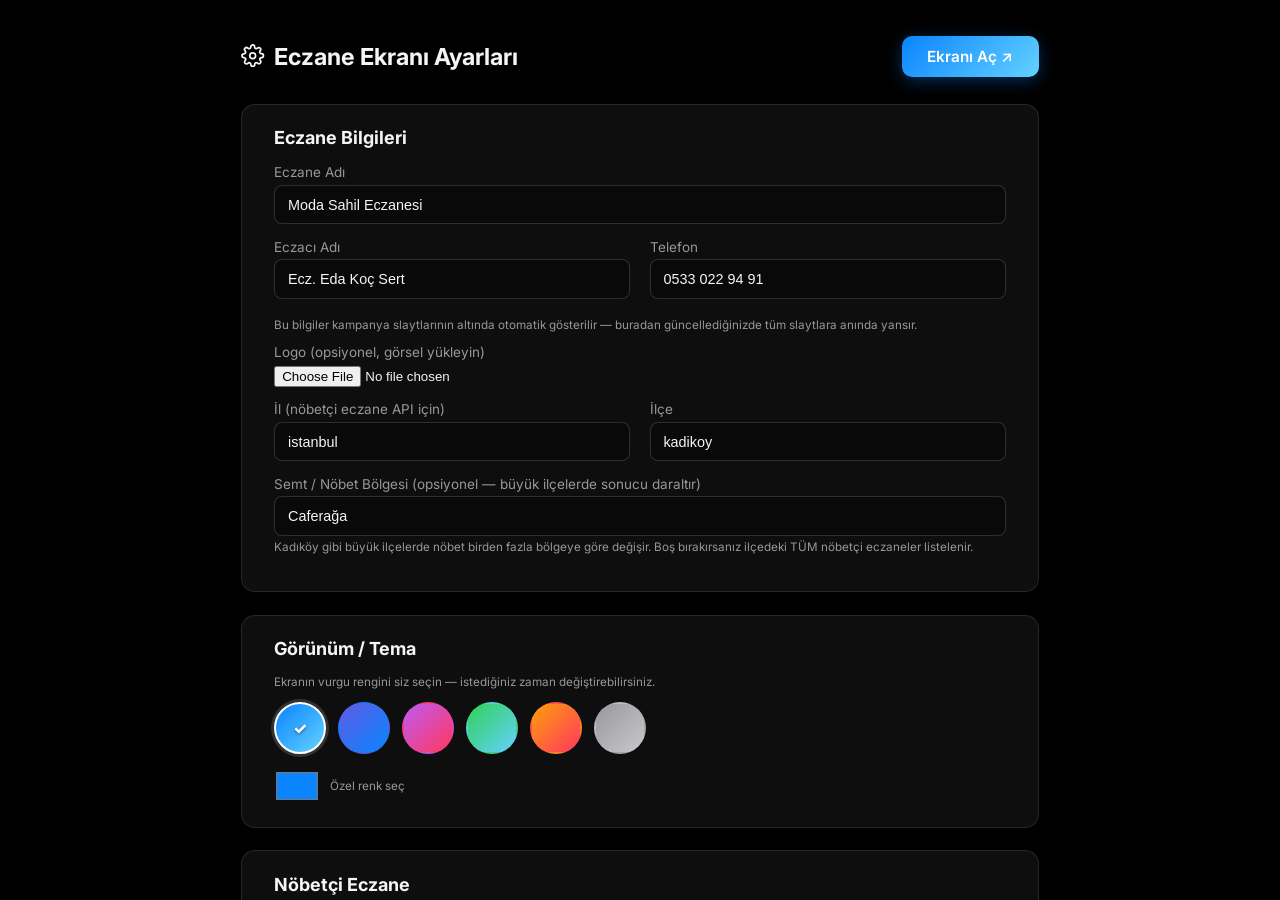
==== commit aa49a15a: "Tum emojileri vektor SVG ikonlarla degistir (hava durumu ay/gunes dahil), admin panelindeki kaydirma" ====
--- a/admin.html
+++ b/admin.html
@@ -12,12 +12,12 @@
 <body>
   <div class="admin-wrap">
     <div class="admin-header">
-      <h1>⚙️ Eczane Ekranı Ayarları</h1>
+      <h1 id="adminTitle">Eczane Ekranı Ayarları</h1>
       <a class="btn" href="index.html" target="_blank">Ekranı Aç ↗</a>
     </div>
 
     <div class="card">
-      <h2>🏪 Eczane Bilgileri</h2>
+      <h2>Eczane Bilgileri</h2>
       <div class="field">
         <label>Eczane Adı</label>
         <input type="text" id="pharmacyName" placeholder="Örn: Merkez Eczanesi" />
@@ -55,7 +55,7 @@
     </div>
 
     <div class="card">
-      <h2>🎨 Görünüm / Tema</h2>
+      <h2>Görünüm / Tema</h2>
       <div class="hint" style="margin-bottom:1.4vh">Ekranın vurgu rengini siz seçin — istediğiniz zaman değiştirebilirsiniz.</div>
       <div class="theme-row" id="themeRow"></div>
       <div class="theme-custom-row">
@@ -65,7 +65,7 @@
     </div>
 
     <div class="card">
-      <h2>🟢 Nöbetçi Eczane</h2>
+      <h2>Nöbetçi Eczane</h2>
       <div class="toggle-row">
         <label>Modülü göster</label>
         <input type="checkbox" id="dutyEnabled" />
@@ -97,7 +97,7 @@
     </div>
 
     <div class="card">
-      <h2>🌤️ Hava Durumu</h2>
+      <h2>Hava Durumu</h2>
       <div class="toggle-row">
         <label>Modülü göster</label>
         <input type="checkbox" id="weatherEnabled" />
@@ -111,7 +111,7 @@
     </div>
 
     <div class="card">
-      <h2>💊 Yerleşik Sağlık Kampanyaları</h2>
+      <h2>Yerleşik Sağlık Kampanyaları</h2>
       <div class="toggle-row">
         <label>Modülü göster (Grip aşısı, bağışıklık, cilt bakımı, hijyen, öksürük &amp; boğaz)</label>
         <input type="checkbox" id="promosEnabled" />
@@ -120,7 +120,7 @@
     </div>
 
     <div class="card">
-      <h2>📢 Kendi Kampanya Görselleriniz</h2>
+      <h2>Kendi Kampanya Görselleriniz</h2>
       <div class="hint" style="margin-bottom:1.2vh">Kendi tasarladığınız veya fotoğrafladığınız afiş/ürün görsellerini buradan ekleyebilirsiniz.</div>
       <div class="field">
         <label>Görsel Yükle</label>
@@ -141,7 +141,7 @@
     </div>
 
     <div class="card">
-      <h2>💊 Sağlık İpuçları</h2>
+      <h2>Sağlık İpuçları</h2>
       <div class="toggle-row">
         <label>Modülü göster</label>
         <input type="checkbox" id="tipsEnabled" />
@@ -161,19 +161,20 @@
     </div>
 
     <div class="card">
-      <h2>⏱️ Genel Ayarlar</h2>
+      <h2>Genel Ayarlar</h2>
       <div class="field">
         <label>Slayt Süresi (saniye)</label>
         <input type="number" id="slideDuration" min="4" />
       </div>
     </div>
 
-    <button class="btn" id="saveBtn" type="button" style="font-size:2vh; padding:1.6vh 3vw">💾 Kaydet</button>
+    <button class="btn" id="saveBtn" type="button" style="font-size:2vh; padding:1.6vh 3vw">Kaydet</button>
     <span id="saveStatus" style="margin-left:1vw; color:#7fe3a3"></span>
   </div>
 
   <script src="js/config.js"></script>
   <script src="js/themes.js"></script>
+  <script src="js/icons.js"></script>
   <script src="js/health-tips.js"></script>
   <script src="js/admin.js"></script>
 </body>
--- a/css/style.css
+++ b/css/style.css
@@ -18,14 +18,20 @@
 html, body {
   margin: 0;
   padding: 0;
-  height: 100%;
+  min-height: 100%;
   width: 100%;
-  overflow: hidden;
-  overscroll-behavior: none;
   background: var(--bg-0);
   color: var(--text);
   font-family: -apple-system, BlinkMacSystemFont, 'Inter', 'SF Pro Display', 'Segoe UI', Roboto, system-ui, sans-serif;
   -webkit-font-smoothing: antialiased;
+}
+
+/* Sadece kiosk ekranında (index.html) kaydırma/zoom tamamen kapalı;
+   admin.html normal şekilde kaydırılabilir kalır. */
+html.kiosk, html.kiosk body {
+  height: 100%;
+  overflow: hidden;
+  overscroll-behavior: none;
   touch-action: none;
 }
 
@@ -348,11 +354,28 @@
   opacity: 0.7;
 }
 
-/* hava durumu */
-.weather-slide { gap: clamp(6px, 1.1vh, 14px); }
-
-.weather-temp {
-  font-size: clamp(48px, 11vh, 108px);
+/* hava durumu — iPhone tarzı tam görünüm */
+.weather-slide-v2 {
+  width: 100%;
+  height: 100%;
+  display: flex;
+  flex-direction: column;
+  align-items: center;
+  justify-content: space-between;
+  padding: clamp(4px, 0.8vh, 10px) 0;
+  gap: clamp(4px, 1vh, 12px);
+}
+
+.ws-header {
+  display: flex;
+  flex-direction: column;
+  align-items: center;
+  gap: 0;
+  flex: 0 0 auto;
+}
+
+.ws-temp {
+  font-size: clamp(40px, 9vh, 92px);
   font-weight: 700;
   line-height: 1;
   background: linear-gradient(100deg, #ffffff 30%, rgba(var(--accent2-rgb), 0.9) 45%, #ffffff 60%);
@@ -361,7 +384,6 @@
   background-clip: text;
   color: transparent;
   animation: shine 6s ease-in-out infinite;
-  margin-top: -0.4vh;
 }
 
 @keyframes shine {
@@ -370,67 +392,118 @@
   100% { background-position: -60% 0; }
 }
 
-.weather-label {
-  font-size: clamp(14px, 2.3vh, 22px);
+.ws-cond { font-size: clamp(13px, 2vh, 20px); color: var(--text-dim); }
+.ws-hilo { font-size: clamp(12px, 1.8vh, 17px); color: var(--text-dim); opacity: 0.85; margin-top: 2px; }
+
+.ws-summary {
+  font-size: clamp(12px, 1.7vh, 16px);
   color: var(--text-dim);
-  margin-top: -0.6vh;
-}
-
-/* hissedilen / nem satırı */
-.weather-stats {
-  display: flex;
-  align-items: center;
-  gap: clamp(14px, 2.2vw, 28px);
+  text-align: center;
+  max-width: min(92vw, 520px);
   background: var(--card-bg);
   border: 1px solid var(--card-border);
   backdrop-filter: var(--glass-blur);
   -webkit-backdrop-filter: var(--glass-blur);
-  padding: clamp(8px, 1.2vh, 14px) clamp(20px, 3vw, 32px);
-  border-radius: 999px;
-}
-
-.w-stat { display: flex; flex-direction: column; align-items: center; gap: 2px; }
-.w-stat-label { font-size: clamp(10px, 1.5vh, 13px); color: var(--text-dim); text-transform: uppercase; letter-spacing: 0.5px; }
-.w-stat-value { font-size: clamp(15px, 2.2vh, 20px); font-weight: 700; }
-.w-stat-sep { width: 1px; height: clamp(20px, 3vh, 30px); background: rgba(255,255,255,0.15); }
-
-/* 5-6 günlük tahmin şeridi */
-.forecast-strip {
-  display: flex;
-  justify-content: center;
-  gap: clamp(4px, 1vw, 14px);
+  padding: clamp(8px, 1.3vh, 12px) clamp(16px, 2.6vw, 24px);
+  border-radius: 16px;
+  line-height: 1.4;
+  flex: 0 0 auto;
+}
+
+/* saatlik satır */
+.ws-hourly {
+  display: flex;
+  justify-content: space-between;
+  gap: clamp(2px, 0.8vw, 10px);
   background: var(--card-bg);
   border: 1px solid var(--card-border);
   backdrop-filter: var(--glass-blur);
   -webkit-backdrop-filter: var(--glass-blur);
-  border-radius: 22px;
-  padding: clamp(10px, 1.6vh, 18px) clamp(8px, 1.4vw, 16px);
-  max-width: 96vw;
+  border-radius: 16px;
+  padding: clamp(8px, 1.3vh, 14px) clamp(6px, 1.2vw, 14px);
+  width: min(94vw, 620px);
+  flex: 0 0 auto;
+}
+
+.wh-item { display: flex; flex-direction: column; align-items: center; gap: 4px; flex: 1; }
+.wh-time { font-size: clamp(10px, 1.5vh, 13px); color: var(--text-dim); }
+.wh-icon { width: clamp(22px, 3.4vh, 30px); height: clamp(22px, 3.4vh, 30px); }
+.wh-temp { font-size: clamp(12px, 1.8vh, 16px); font-weight: 700; }
+
+/* günlük liste (gradyan bar) */
+.ws-daily {
+  display: flex;
+  flex-direction: column;
+  width: min(94vw, 620px);
+  background: var(--card-bg);
+  border: 1px solid var(--card-border);
+  backdrop-filter: var(--glass-blur);
+  -webkit-backdrop-filter: var(--glass-blur);
+  border-radius: 18px;
+  padding: clamp(4px, 0.6vh, 8px) clamp(14px, 2.4vw, 22px);
+  flex: 1 1 auto;
+  justify-content: space-evenly;
+  min-height: 0;
   overflow: hidden;
 }
 
-.forecast-day {
-  display: flex;
-  flex-direction: column;
-  align-items: center;
-  gap: 4px;
-  min-width: clamp(38px, 6.5vw, 60px);
-}
-
-.fd-label { font-size: clamp(10px, 1.5vh, 14px); color: var(--text-dim); font-weight: 600; }
-.fd-icon { font-size: clamp(16px, 2.6vh, 26px); }
-.fd-max { font-size: clamp(12px, 1.9vh, 17px); font-weight: 700; }
-.fd-min { font-size: clamp(10px, 1.6vh, 15px); color: var(--text-dim); }
+.wd-row {
+  display: grid;
+  grid-template-columns: clamp(48px,10vw,72px) clamp(20px,3.6vw,28px) clamp(28px,4.4vw,36px) 1fr clamp(28px,4.4vw,36px);
+  align-items: center;
+  gap: clamp(6px, 1.2vw, 12px);
+  padding: clamp(3px, 0.6vh, 7px) 0;
+}
+
+.wd-day { font-size: clamp(12px, 1.8vh, 16px); font-weight: 600; color: var(--text); }
+.wd-icon { width: clamp(18px, 2.6vh, 24px); height: clamp(18px, 2.6vh, 24px); justify-self: center; }
+
+.wi { width: 100%; height: 100%; display: block; }
+
+/* genel arayüz ikonları (settings, pin, phone, store, pill, save...) — emoji yerine kullanılır */
+.ui-icon {
+  width: 1em;
+  height: 1em;
+  vertical-align: -0.15em;
+  flex-shrink: 0;
+}
+
+.inline-icon {
+  display: inline-flex;
+  align-items: center;
+  margin-right: 0.4em;
+  vertical-align: -0.1em;
+}
+.wd-min { font-size: clamp(11px, 1.7vh, 15px); color: var(--text-dim); text-align: right; }
+.wd-max { font-size: clamp(11px, 1.7vh, 15px); font-weight: 700; text-align: right; }
+
+.wd-track {
+  position: relative;
+  height: 4px;
+  border-radius: 3px;
+  background: rgba(255,255,255,0.12);
+}
+
+.wd-fill {
+  position: absolute;
+  top: 0; bottom: 0;
+  border-radius: 3px;
+  background: linear-gradient(90deg, #5ad1ff, #ffd166, #ff6b5a);
+}
+.cond-fill-clear, .cond-fill-partly { background: linear-gradient(90deg, #7cc9ff, #ffd166); }
+.cond-fill-cloudy, .cond-fill-fog { background: linear-gradient(90deg, #9fb4c7, #c7d3dd); }
+.cond-fill-rain { background: linear-gradient(90deg, #4f8fdb, #7cc9ff); }
+.cond-fill-snow { background: linear-gradient(90deg, #bcdcff, #ffffff); }
+.cond-fill-thunder { background: linear-gradient(90deg, #6a5acd, #a685e2); }
 
 /* ---- animasyonlu hava durumu ikonu ---- */
 .weather-icon {
   position: relative;
-  width: clamp(84px, 13vh, 150px);
-  height: clamp(84px, 13vh, 150px);
-  margin-bottom: 2px;
-}
-
-.w-sun, .w-cloud, .w-fog, .w-bolt, .w-rain, .w-snow { display: none; }
+  width: clamp(64px, 9.5vh, 108px);
+  height: clamp(64px, 9.5vh, 108px);
+}
+
+.w-sun, .w-moon, .w-cloud, .w-fog, .w-bolt, .w-rain, .w-snow { display: none; }
 
 .w-sun {
   position: absolute;
@@ -456,6 +529,31 @@
 @keyframes sunPulse {
   0%, 100% { transform: scale(1); }
   50% { transform: scale(1.06); }
+}
+
+.w-moon {
+  position: absolute;
+  inset: 10%;
+  border-radius: 50%;
+  background: radial-gradient(circle at 32% 28%, #f2f5fb, #c7d2e0 75%);
+  box-shadow: 0 0 26px 4px rgba(199, 210, 224, 0.45);
+  overflow: hidden;
+  animation: sunPulse 5s ease-in-out infinite;
+}
+.w-moon::before {
+  content: '';
+  position: absolute;
+  inset: 0;
+  border-radius: 50%;
+  background: radial-gradient(circle at 68% 32%, rgba(0,0,0,0.55) 42%, transparent 44%);
+}
+.w-moon::after {
+  content: '';
+  position: absolute;
+  top: 18%; left: 20%;
+  width: 12%; height: 12%;
+  border-radius: 50%;
+  background: rgba(160, 172, 190, 0.5);
 }
 
 .w-cloud {
@@ -526,10 +624,12 @@
   bottom: 6%;
   left: 50%;
   transform: translateX(-50%);
-  font-size: clamp(20px, 3.4vh, 34px);
+  width: clamp(20px, 3.4vh, 34px);
+  height: clamp(20px, 3.4vh, 34px);
   z-index: 3;
   animation: boltFlash 2.6s ease-in-out infinite;
 }
+.w-bolt svg { width: 100%; height: 100%; display: block; filter: drop-shadow(0 0 6px rgba(255,209,102,0.7)); }
 @keyframes boltFlash {
   0%, 40%, 100% { opacity: 0; }
   42%, 46% { opacity: 1; }
@@ -598,9 +698,25 @@
 /* koşula göre parçaları göster */
 .cond-clear .w-sun { display: block; }
 
-.cond-partly .w-sun { display: block; transform: scale(0.8) translate(10%, -10%); }
-.cond-partly .w-cloud1 { display: block; animation: cloudDrift1 7s ease-in-out infinite; }
-.cond-partly .w-cloud2 { display: block; animation: cloudDrift2 8s ease-in-out infinite; }
+/* güneş sağ üstte küçük, bulut sol altta — Apple'daki gibi hafif kesişerek, yüz gibi görünen tam üst üste binmeyi önler */
+.cond-partly .w-sun {
+  display: block;
+  inset: auto;
+  top: -4%;
+  right: -4%;
+  width: 54%;
+  height: 54%;
+  animation: sunPulse 4s ease-in-out infinite;
+}
+.cond-partly .w-cloud1 {
+  display: block;
+  width: 78%;
+  height: 46%;
+  left: 4%;
+  bottom: 4%;
+  z-index: 2;
+  animation: cloudDrift1 7s ease-in-out infinite;
+}
 
 .cond-cloudy .w-cloud1 { display: block; animation: cloudDrift1 7s ease-in-out infinite; }
 .cond-cloudy .w-cloud2 { display: block; animation: cloudDrift2 8s ease-in-out infinite; }
@@ -620,6 +736,22 @@
 .cond-thunder .w-cloud2 { display: block; animation: cloudDrift2 8s ease-in-out infinite; filter: brightness(0.7); }
 .cond-thunder .w-rain { display: block; }
 .cond-thunder .w-bolt { display: block; }
+
+/* gece: açık/parçalı bulutlulukta güneş yerine ay */
+.is-night.cond-clear .w-sun,
+.is-night.cond-partly .w-sun { display: none; }
+.is-night.cond-clear .w-moon {
+  display: block;
+  inset: 8%;
+}
+.is-night.cond-partly .w-moon {
+  display: block;
+  inset: auto;
+  top: -4%;
+  right: -4%;
+  width: 54%;
+  height: 54%;
+}
 
 /* sağlık ipucu */
 .healthtip-text {
@@ -635,12 +767,30 @@
 .promo-slide { gap: clamp(8px, 1.6vh, 20px); position: relative; padding-bottom: clamp(50px, 8vh, 74px); }
 
 .promo-icon-wrap {
-  width: clamp(140px, 24vh, 260px);
-  height: clamp(140px, 24vh, 260px);
-  filter: drop-shadow(0 14px 30px rgba(0,0,0,0.35));
+  position: relative;
+  width: clamp(150px, 25vh, 250px);
+  height: clamp(150px, 25vh, 250px);
+  filter: drop-shadow(0 16px 34px rgba(0,0,0,0.4));
   animation: iconFloat 5s ease-in-out infinite;
 }
 .promo-icon { width: 100%; height: 100%; }
+.promo-poster-svg { width: 100%; height: 100%; display: block; }
+
+.promo-tag {
+  position: absolute;
+  top: 8%;
+  left: 8%;
+  background: rgba(0,0,0,0.32);
+  backdrop-filter: blur(6px);
+  color: #fff;
+  font-size: clamp(9px, 1.3vh, 12px);
+  font-weight: 800;
+  letter-spacing: 0.6px;
+  padding: 5px 10px;
+  border-radius: 999px;
+  z-index: 2;
+  white-space: nowrap;
+}
 
 .promo-headline {
   font-size: clamp(24px, 4.6vh, 46px);
@@ -698,7 +848,8 @@
   position: absolute;
   top: 6%;
   right: -14%;
-  width: 40%;
+  width: 44%;
+  filter: drop-shadow(0 10px 20px rgba(0,0,0,0.4));
   animation: iconFloat 4s ease-in-out infinite reverse;
 }
 
